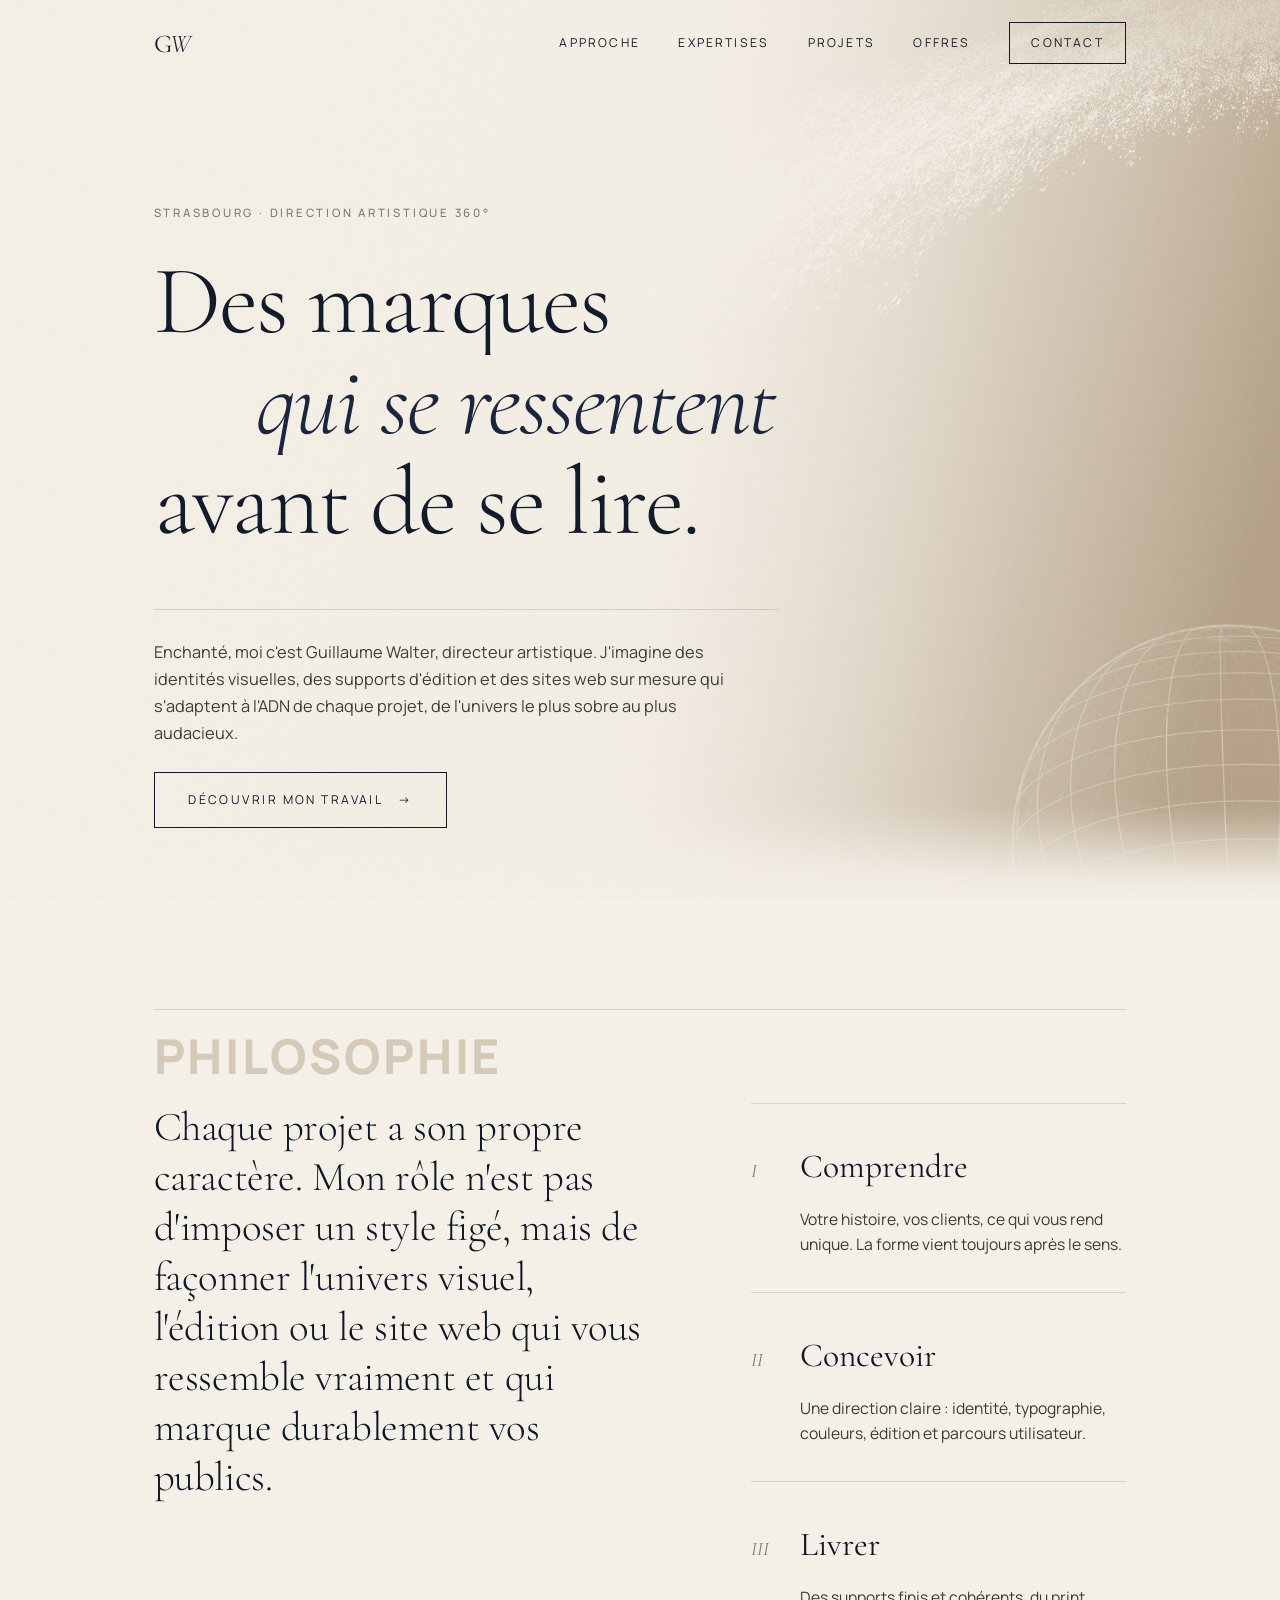
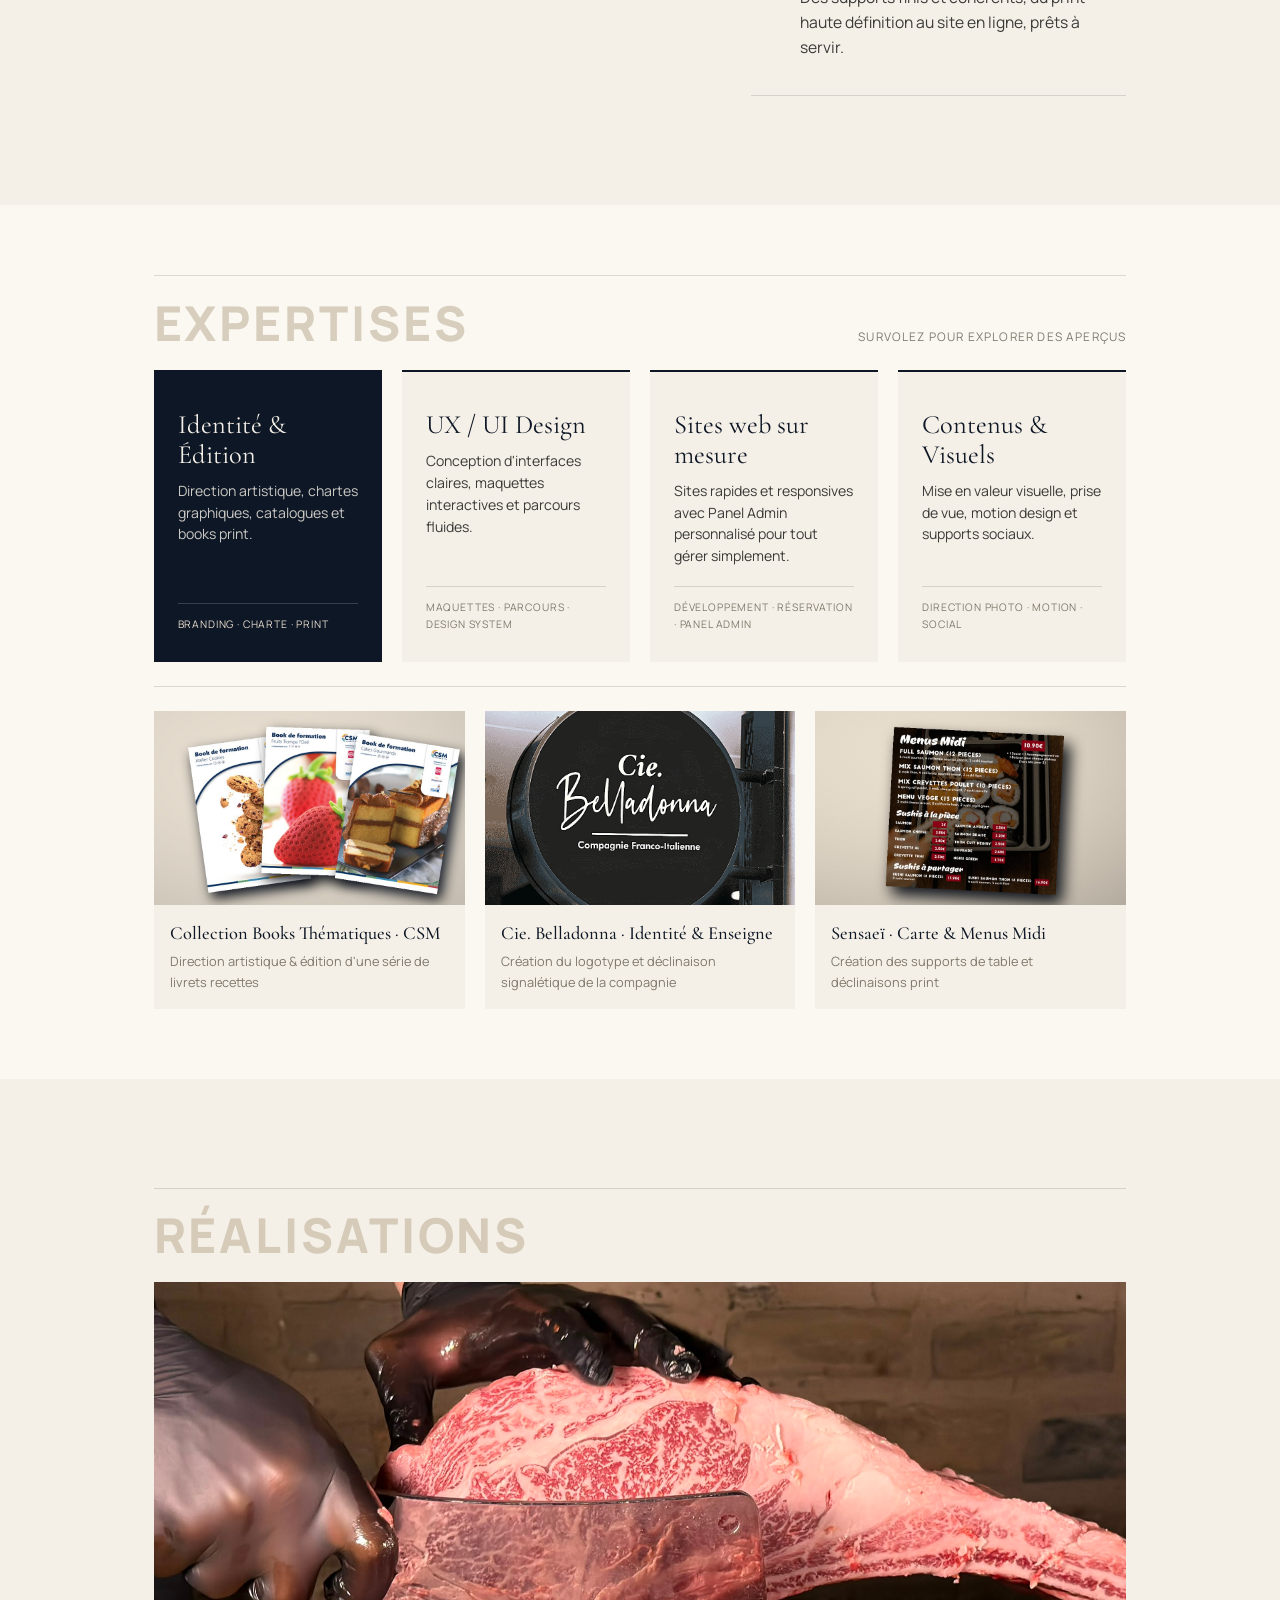
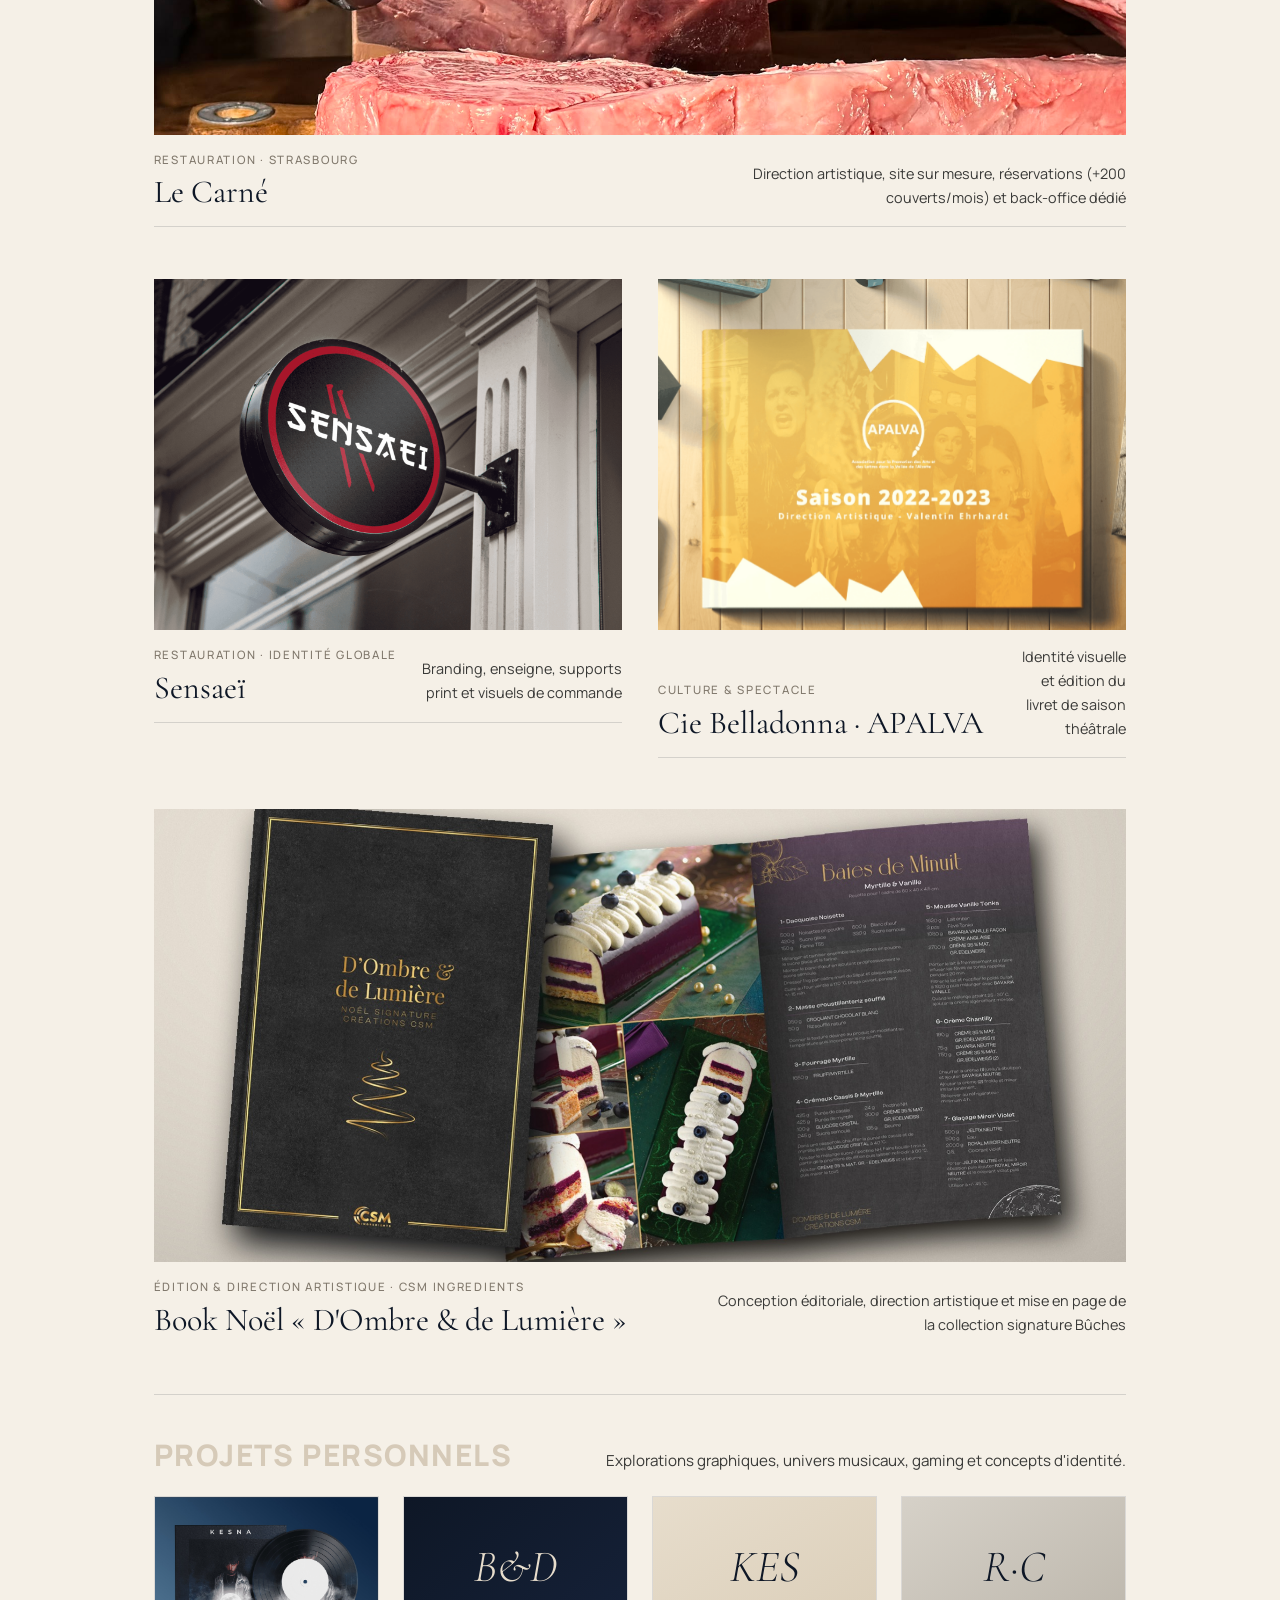
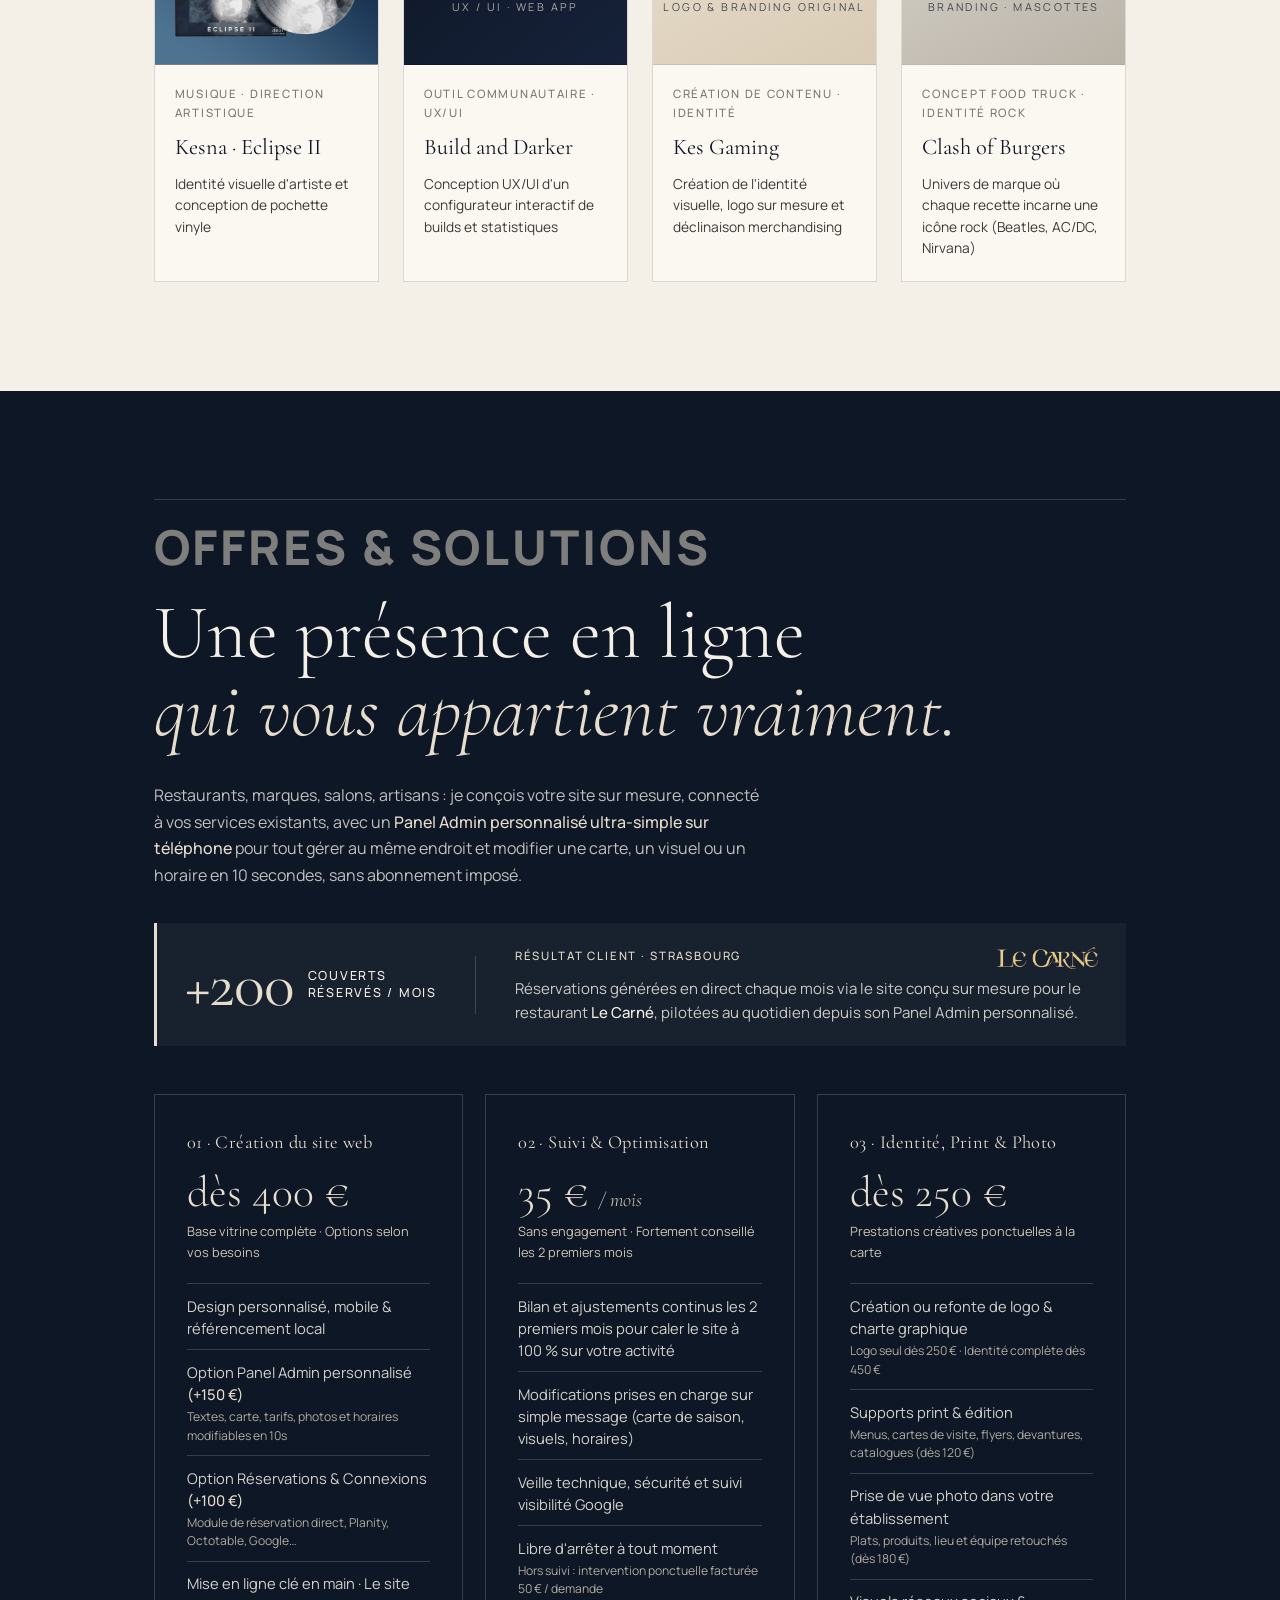
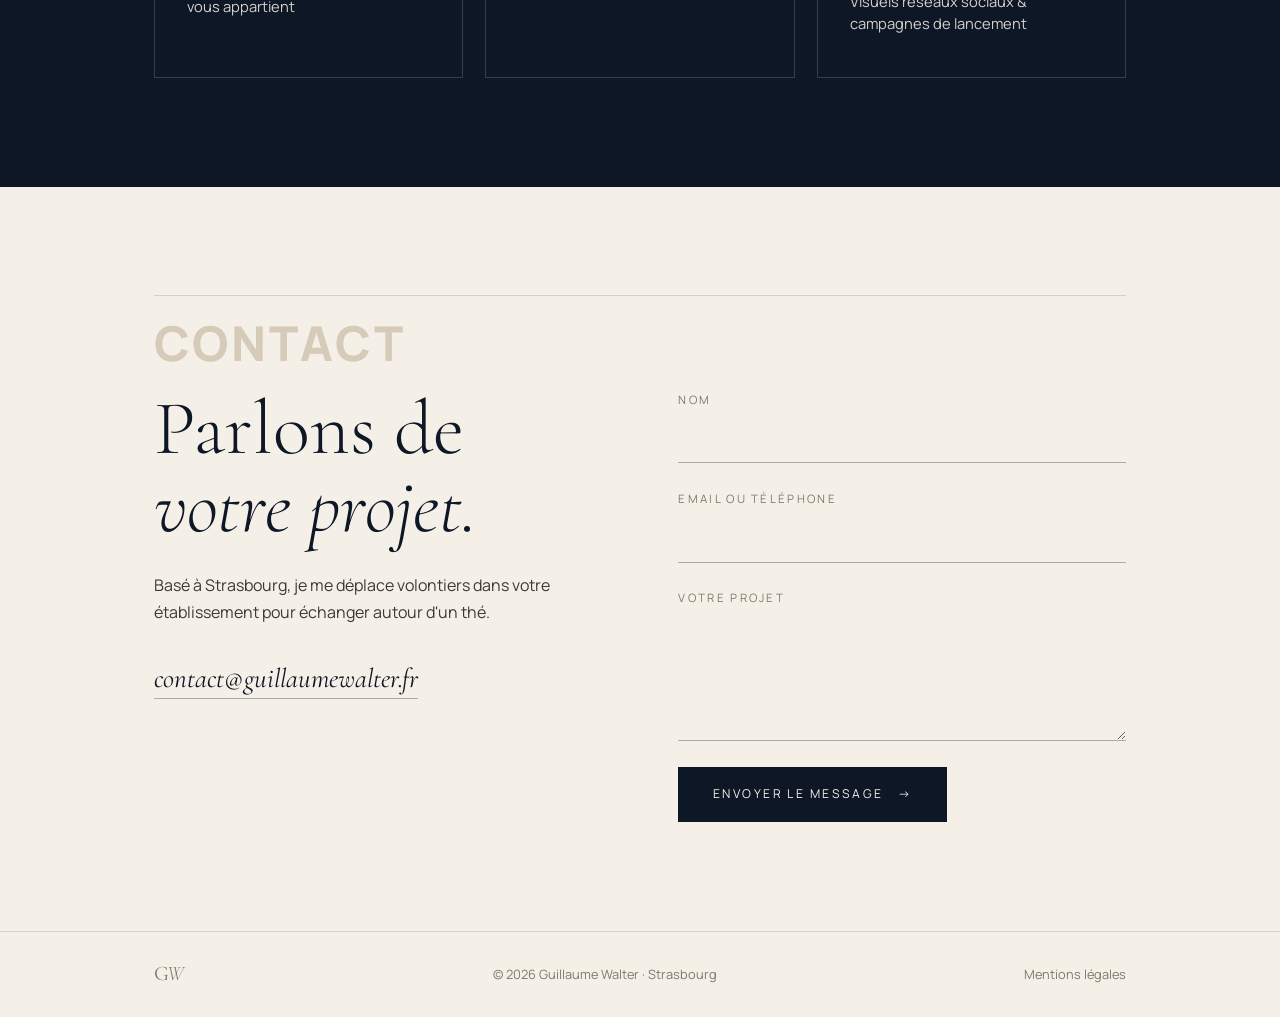
==== index.html @ bc024a0a "feat: Portfolio Guillaume Walter - version complète (design Quiet Luxury, Vercel ready)" ====
<!doctype html>
<html lang="fr">
<head>
  <meta charset="utf-8" />
  <meta name="viewport" content="width=device-width, initial-scale=1" />
  <title>Guillaume Walter · Direction artistique 360°</title>
  <meta name="description" content="Guillaume Walter, directeur artistique à Strasbourg. Identité de marque, UX/UI design et sites web pour les marques, restaurants et commerces." />
  <meta name="theme-color" content="#0E1726" />
  <link rel="icon" href="assets/favicon.svg" type="image/svg+xml" />

  <meta property="og:title" content="Guillaume Walter · Direction artistique 360°" />
  <meta property="og:description" content="Identité de marque, UX/UI design et sites web à Strasbourg." />
  <meta property="og:type" content="website" />
  <meta property="og:url" content="https://guillaumewalter.fr/" />

  <link rel="preconnect" href="https://fonts.googleapis.com" />
  <link rel="preconnect" href="https://fonts.gstatic.com" crossorigin />
  <link href="https://fonts.googleapis.com/css2?family=Cormorant+Garamond:ital,wght@0,300;0,400;0,500;1,300;1,400&family=Manrope:wght@300;400;500;600;700;800&display=swap" rel="stylesheet" />
  <link rel="stylesheet" href="styles.css?v=32" />
</head>
<body>
  <div class="grain" aria-hidden="true"></div>

  <!-- ===== Navigation ===== -->
  <header class="nav" id="nav">
    <a href="#top" class="nav__logo" aria-label="Guillaume Walter, retour en haut">
      <span class="monogram">G<span>W</span></span>
    </a>
    <nav class="nav__links" aria-label="Navigation principale">
      <a href="#approche">Approche</a>
      <a href="#expertises">Expertises</a>
      <a href="#projets">Projets</a>
      <a href="#offres">Offres</a>
      <a href="#contact" class="nav__cta"><span>Contact</span></a>
    </nav>
    <button class="nav__burger" aria-label="Ouvrir le menu" aria-expanded="false"><span></span><span></span></button>
  </header>

  <main id="top">
    <!-- ===== Hero ===== -->
    <section class="hero">
      <div class="hero__bg" aria-hidden="true">
        <img src="assets/hero-sphere-ivory.png?v=8" alt="" class="hero__sphere" />
      </div>
      <div class="hero__top">
        <p class="eyebrow reveal">Strasbourg · Direction artistique 360°</p>
        <h1 class="hero__title">
          <span class="line-mask"><span class="line-inner">Des marques</span></span>
          <span class="line-mask"><span class="line-inner"><em>qui se ressentent</em></span></span>
          <span class="line-mask"><span class="line-inner">avant de se lire.</span></span>
        </h1>
      </div>

      <div class="hero__foot reveal">
        <p class="hero__intro">
          Enchanté, moi c'est Guillaume Walter, directeur artistique. J'imagine des identités visuelles,
          des supports d'édition et des sites web sur mesure qui s'adaptent à l'ADN de chaque projet,
          de l'univers le plus sobre au plus audacieux.
        </p>
        <a href="#expertises" class="btn btn--outline"><span>Découvrir mon travail</span> <i aria-hidden="true">→</i></a>
      </div>
    </section>

    <!-- ===== Approche ===== -->
    <section class="section approach" id="approche">
      <div class="section__head">
        <h2 class="section__title">Philosophie</h2>
      </div>
      <div class="approach__asym">
        <div class="approach__lead reveal">
          <p class="approach__quote">
            Chaque projet a son propre caractère. Mon rôle n'est pas d'imposer un style figé,
            mais de façonner l'univers visuel, l'édition ou le site web qui vous ressemble vraiment
            et qui marque durablement vos publics.
          </p>
        </div>

        <div class="approach__pillars">
          <div class="pillar reveal">
            <div class="pillar__header">
              <span class="pillar__n">I</span>
              <h3>Comprendre</h3>
            </div>
            <p>Votre histoire, vos clients, ce qui vous rend unique. La forme vient toujours après le sens.</p>
          </div>
          <div class="pillar reveal">
            <div class="pillar__header">
              <span class="pillar__n">II</span>
              <h3>Concevoir</h3>
            </div>
            <p>Une direction claire : identité, typographie, couleurs, édition et parcours utilisateur.</p>
          </div>
          <div class="pillar reveal">
            <div class="pillar__header">
              <span class="pillar__n">III</span>
              <h3>Livrer</h3>
            </div>
            <p>Des supports finis et cohérents, du print haute définition au site en ligne, prêts à servir.</p>
          </div>
        </div>
      </div>
    </section>

    <!-- ===== Expertises ===== -->
    <section class="section section--compact expertise" id="expertises">
      <div class="section__head">
        <h2 class="section__title">Expertises</h2>
        <span class="section__hint">Survolez pour explorer des aperçus</span>
      </div>
      <div class="expertise__grid">
        <article class="exp-card is-active reveal" data-exp="1" tabindex="0" onmouseenter="window.activateExpertise && window.activateExpertise('1')" onclick="window.activateExpertise && window.activateExpertise('1')">
          <h3 class="exp-card__title">Identité &amp; Édition</h3>
          <p class="exp-card__desc">Direction artistique, chartes graphiques, catalogues et books print.</p>
          <span class="exp-card__tags">Branding · Charte · Print</span>
        </article>
        <article class="exp-card reveal" data-exp="2" tabindex="0" onmouseenter="window.activateExpertise && window.activateExpertise('2')" onclick="window.activateExpertise && window.activateExpertise('2')">
          <h3 class="exp-card__title">UX / UI Design</h3>
          <p class="exp-card__desc">Conception d'interfaces claires, maquettes interactives et parcours fluides.</p>
          <span class="exp-card__tags">Maquettes · Parcours · Design System</span>
        </article>
        <article class="exp-card reveal" data-exp="3" tabindex="0" onmouseenter="window.activateExpertise && window.activateExpertise('3')" onclick="window.activateExpertise && window.activateExpertise('3')">
          <h3 class="exp-card__title">Sites web sur mesure</h3>
          <p class="exp-card__desc">Sites rapides et responsives avec Panel Admin personnalisé pour tout gérer simplement.</p>
          <span class="exp-card__tags">Développement · Réservation · Panel Admin</span>
        </article>
        <article class="exp-card reveal" data-exp="4" tabindex="0" onmouseenter="window.activateExpertise && window.activateExpertise('4')" onclick="window.activateExpertise && window.activateExpertise('4')">
          <h3 class="exp-card__title">Contenus &amp; Visuels</h3>
          <p class="exp-card__desc">Mise en valeur visuelle, prise de vue, motion design et supports sociaux.</p>
          <span class="exp-card__tags">Direction photo · Motion · Social</span>
        </article>
      </div>

      <!-- Grille d'aperçus dynamique liée au survol de chaque expertise -->
      <div class="expertise__showcase reveal">
        <!-- Panel 01 : Identité & Édition -->
        <div class="exp-panel is-active" data-panel="1">
          <figure class="exp-thumb">
            <div class="exp-thumb__img"><img src="assets/expertises/exp-1a.jpg?v=11" alt="Collection de Books thématiques CSM Ingredients" /></div>
            <figcaption><strong>Collection Books Thématiques · CSM</strong><span>Direction artistique &amp; édition d'une série de livrets recettes</span></figcaption>
          </figure>
          <figure class="exp-thumb">
            <div class="exp-thumb__img"><img src="assets/expertises/exp-1b.jpg?v=11" alt="Enseigne et identité visuelle Compagnie Belladonna" /></div>
            <figcaption><strong>Cie. Belladonna · Identité &amp; Enseigne</strong><span>Création du logotype et déclinaison signalétique de la compagnie</span></figcaption>
          </figure>
          <figure class="exp-thumb">
            <div class="exp-thumb__img"><img src="assets/expertises/exp-1c.jpg?v=11" alt="Mockup carte et menus midi restaurant Sensaeï" /></div>
            <figcaption><strong>Sensaeï · Carte &amp; Menus Midi</strong><span>Création des supports de table et déclinaisons print</span></figcaption>
          </figure>
        </div>

        <!-- Panel 02 : UX / UI Design -->
        <div class="exp-panel" data-panel="2">
          <figure class="exp-thumb">
            <div class="exp-thumb__img"><img src="assets/expertises/exp-2a.jpg?v=11" alt="Portail de contact CSM étape 1 qualification visuelle" loading="lazy" /></div>
            <figcaption><strong>Portail Contact · Qualification Visuelle</strong><span>Parcours utilisateur guidé par cartes visuelles (CSM Ingredients)</span></figcaption>
          </figure>
          <figure class="exp-thumb">
            <div class="exp-thumb__img"><img src="assets/expertises/exp-2b.jpg?v=11" alt="Modale de réservation en direct Le Carné" loading="lazy" /></div>
            <figcaption><strong>Modale de Réservation · Le Carné</strong><span>Interface de réservation de table intégrée sans redirection externe</span></figcaption>
          </figure>
          <figure class="exp-thumb">
            <div class="exp-thumb__img"><img src="assets/expertises/exp-2c.jpg?v=12" alt="Penser pour le client en premier, philosophie ergonomique" loading="lazy" /></div>
            <figcaption><strong>Penser pour le client en premier</strong><span>Hiérarchie visuelle, clarté des choix et parcours sans friction</span></figcaption>
          </figure>
        </div>

        <!-- Panel 03 : Sites web sur mesure -->
        <div class="exp-panel" data-panel="3">
          <figure class="exp-thumb">
            <div class="exp-thumb__img"><img src="assets/expertises/exp-3a.jpg?v=11" alt="Page La Carte et version mobile du site Le Carné Strasbourg" loading="lazy" /></div>
            <figcaption><strong>Le Carné · Site &amp; Version Mobile</strong><span>Présentation éditoriale de la carte sur ordinateur et smartphone</span></figcaption>
          </figure>
          <figure class="exp-thumb">
            <div class="exp-thumb__img"><img src="assets/expertises/exp-3b.jpg?v=11" alt="Portail web et Carte de France interactive CSM Ingredients" loading="lazy" /></div>
            <figcaption><strong>CSM · Portail &amp; Carte Interactive</strong><span>Développement sur mesure avec recherche géographique par code postal</span></figcaption>
          </figure>
          <figure class="exp-thumb">
            <div class="exp-thumb__img"><img src="assets/expertises/exp-3c.jpg?v=11" alt="Portail espace administrateur Le Carné" loading="lazy" /></div>
            <figcaption><strong>Panel Admin Personnalisé</strong><span>Accès sécurisé permettant au gérant de piloter son site en toute autonomie</span></figcaption>
          </figure>
        </div>

        <!-- Panel 04 : Contenus & Visuels -->
        <div class="exp-panel" data-panel="4">
          <figure class="exp-thumb">
            <div class="exp-thumb__img"><img src="assets/expertises/exp-4a.jpg?v=11" alt="Affiche promotionnelle et QR Code Sensaeï" loading="lazy" /></div>
            <figcaption><strong>Sensaeï · Affiche Promo &amp; QR Code</strong><span>Campagne d'affichage et passerelle vers la commande en ligne</span></figcaption>
          </figure>
          <figure class="exp-thumb">
            <div class="exp-thumb__img"><img src="assets/expertises/exp-4b.jpg?v=11" alt="Illustration technique coupe pâtisserie Nocciola" loading="lazy" /></div>
            <figcaption><strong>Illustrations Techniques · Pâtisserie</strong><span>Schémas de coupe et valorisation des textures produits</span></figcaption>
          </figure>
          <figure class="exp-thumb">
            <div class="exp-thumb__img"><img src="assets/expertises/exp-4c.jpg?v=11" alt="Photographie culinaire restaurant Sensaeï" loading="lazy" /></div>
            <figcaption><strong>Photographie Culinaire · Restauration</strong><span>Prise de vue et mise en scène pour cartes et réseaux sociaux</span></figcaption>
          </figure>
        </div>
      </div>
    </section>

    <!-- ===== Projets ===== -->
    <section class="section projects" id="projets">
      <div class="section__head">
        <h2 class="section__title">Réalisations</h2>
      </div>

      <div class="projects__grid">
        <!-- 1. LE CARNÉ (Grand format) -->
        <article class="card card--wide reveal-media">
          <a href="https://www.xn--lecarn-gva.fr" target="_blank" rel="noopener" class="card__link">
            <div class="card__visual tone-night">
              <img src="assets/projets/le-carne.jpg" alt="Le Carné, steakhouse et viandes maturées à Strasbourg" data-parallax />
              <span class="card__badge">Voir le site ↗</span>
            </div>
            <div class="card__meta">
              <div>
                <span class="card__tag">Restauration · Strasbourg</span>
                <h3>Le Carné</h3>
              </div>
              <p>Direction artistique, site sur mesure, réservations (+200 couverts/mois) et back-office dédié</p>
            </div>
          </a>
        </article>

        <!-- 2. SENSAEÏ (Demi-largeur) -->
        <article class="card reveal-media">
          <div class="card__visual tone-night">
            <img src="assets/projets/sensaei.png" alt="Sensaeï, restaurant asiatique" data-parallax />
          </div>
          <div class="card__meta">
            <div>
              <span class="card__tag">Restauration · Identité globale</span>
              <h3>Sensaeï</h3>
            </div>
            <p>Branding, enseigne, supports print et visuels de commande</p>
          </div>
        </article>

        <!-- 3. CIE BELLADONNA / APALVA (Demi-largeur) -->
        <article class="card reveal-media">
          <div class="card__visual tone-cream">
            <img src="assets/projets/belladonna.png" alt="Compagnie Belladonna APALVA, programme de saison" data-parallax />
          </div>
          <div class="card__meta">
            <div>
              <span class="card__tag">Culture &amp; Spectacle</span>
              <h3>Cie Belladonna · APALVA</h3>
            </div>
            <p>Identité visuelle et édition du livret de saison théâtrale</p>
          </div>
        </article>

        <!-- 4. CSM BOOK NOËL (Grand format) -->
        <article class="card card--wide reveal-media">
          <a href="https://cdn.qr-code-generator.com/account2046301/58525556_1.pdf?Expires=1794565630&amp;Signature=YLfjuZivxtnmWzUc35ly4ngKLFhIGx3tLB7jNF-00cBTWuiJnofgW48npuSyMXyOwwknwbvG2f6krqjhf18DzQWyMWF6VnI-YgUPeL1YSg~tGh45AHu9prU2HfKeis4BjfyI3b~vgIut9H9js4~jP-e~BwqfNSuss-F0FthIO4m7cp0CfVzX7vFsOtuIttqs2o3Ko8GtWS~qoifLP2iPxvUboG2AWlhfcN8KOjeVyREsS6O~6LE2~dgeuqSlnMRRIiZLRwryZphEXyba1AuoyKfBYdQ8XrM1C4Jw3EZljQFW9Reb6xL4wjeE5qooxr5-k6nxs4cN9ZF0TXI0eOxXrA__&amp;Key-Pair-Id=KPNI74OVB7CJI" target="_blank" rel="noopener" class="card__link">
            <div class="card__visual tone-sand">
              <img src="assets/projets/csm-book-noel-mockup.jpg" alt="CSM Ingrédients, Book Noël Signature D'Ombre et de Lumière" data-parallax />
              <span class="card__badge">Consulter le Book PDF ↗</span>
            </div>
            <div class="card__meta">
              <div>
                <span class="card__tag">Édition &amp; Direction artistique · CSM Ingredients</span>
                <h3>Book Noël « D'Ombre &amp; de Lumière »</h3>
              </div>
              <p>Conception éditoriale, direction artistique et mise en page de la collection signature Bûches</p>
            </div>
          </a>
        </article>
      </div>

      <!-- Sous-section Projets personnels -->
      <div class="personal">
        <div class="personal__head reveal">
          <h3 class="section__title section__title--sub">Projets personnels</h3>
          <p class="personal__sub">Explorations graphiques, univers musicaux, gaming et concepts d'identité.</p>
        </div>

        <div class="personal__grid">
          <article class="p-card reveal-media">
            <div class="p-card__visual tone-ink">
              <img src="assets/projets/kesna-eclipse2.jpg" alt="Kesna, pochette vinyle Eclipse II" />
            </div>
            <div class="p-card__meta">
              <span class="p-card__category">Musique · Direction artistique</span>
              <h4>Kesna · Eclipse II</h4>
              <p>Identité visuelle d'artiste et conception de pochette vinyle</p>
            </div>
          </article>

          <article class="p-card reveal">
            <div class="p-card__visual p-card__visual--typo tone-night">
              <span class="p-card__monogram">B&amp;D</span>
              <span class="p-card__caption">UX / UI · Web App</span>
            </div>
            <div class="p-card__meta">
              <span class="p-card__category">Outil communautaire · UX/UI</span>
              <h4>Build and Darker</h4>
              <p>Conception UX/UI d'un configurateur interactif de builds et statistiques</p>
            </div>
          </article>

          <article class="p-card reveal">
            <div class="p-card__visual p-card__visual--typo tone-sand">
              <span class="p-card__monogram">KES</span>
              <span class="p-card__caption">Logo &amp; Branding original</span>
            </div>
            <div class="p-card__meta">
              <span class="p-card__category">Création de contenu · Identité</span>
              <h4>Kes Gaming</h4>
              <p>Création de l'identité visuelle, logo sur mesure et déclinaison merchandising</p>
            </div>
          </article>

          <article class="p-card reveal">
            <div class="p-card__visual p-card__visual--typo tone-stone">
              <span class="p-card__monogram">R·C</span>
              <span class="p-card__caption">Branding · Mascottes</span>
            </div>
            <div class="p-card__meta">
              <span class="p-card__category">Concept Food Truck · Identité Rock</span>
              <h4>Clash of Burgers</h4>
              <p>Univers de marque où chaque recette incarne une icône rock (Beatles, AC/DC, Nirvana)</p>
            </div>
          </article>
        </div>
      </div>
    </section>

    <!-- ===== Offres & Solutions ===== -->
    <section class="section offer" id="offres">
      <div class="section__head section__head--light">
        <h2 class="section__title">Offres &amp; Solutions</h2>
      </div>
      <div class="offer__inner">
        <h2 class="offer__title reveal">Une présence en ligne<br /><em>qui vous appartient vraiment.</em></h2>
        <p class="offer__text reveal">
          Restaurants, marques, salons, artisans : je conçois votre site sur mesure, connecté à vos services existants,
          avec un <strong>Panel Admin personnalisé ultra-simple sur téléphone</strong> pour tout gérer au même endroit
          et modifier une carte, un visuel ou un horaire en 10 secondes, sans abonnement imposé.
        </p>
        <div class="offer__proof reveal">
          <div class="offer__proof-metric">
            <span class="offer__stat">+200</span>
            <span class="offer__unit">couverts<br />réservés / mois</span>
          </div>
          <div class="offer__proof-body">
            <div class="offer__proof-head">
              <span class="offer__proof-tag">Résultat client · Strasbourg</span>
              <a href="https://www.xn--lecarn-gva.fr" target="_blank" rel="noopener" class="offer__proof-brand" aria-label="Voir le site Le Carné">
                <img src="assets/logo-le-carne.png" alt="Logo Le Carné" />
              </a>
            </div>
            <p class="offer__stat-label">
              Réservations générées en direct chaque mois via le site conçu sur mesure pour le restaurant <strong>Le Carné</strong>, pilotées au quotidien depuis son Panel Admin personnalisé.
            </p>
          </div>
        </div>
        <div class="offer__cards">
          <!-- 1. SITE WEB -->
          <div class="offer__card reveal">
            <p class="offer__label">01 · Création du site web</p>
            <p class="offer__price">dès 400 €</p>
            <p class="offer__note">Base vitrine complète · Options selon vos besoins</p>
            <ul>
              <li>Design personnalisé, mobile &amp; référencement local</li>
              <li>
                Option Panel Admin personnalisé <strong>(+150 €)</strong>
                <small class="offer__sub">Textes, carte, tarifs, photos et horaires modifiables en 10s</small>
              </li>
              <li>
                Option Réservations &amp; Connexions <strong>(+100 €)</strong>
                <small class="offer__sub">Module de réservation direct, Planity, Octotable, Google…</small>
              </li>
              <li>Mise en ligne clé en main · Le site vous appartient</li>
            </ul>
          </div>

          <!-- 2. SUIVI & OPTIMISATION -->
          <div class="offer__card reveal">
            <p class="offer__label">02 · Suivi &amp; Optimisation</p>
            <p class="offer__price">35 € <span>/ mois</span></p>
            <p class="offer__note">Sans engagement · Fortement conseillé les 2 premiers mois</p>
            <ul>
              <li>Bilan et ajustements continus les 2 premiers mois pour caler le site à 100 % sur votre activité</li>
              <li>Modifications prises en charge sur simple message (carte de saison, visuels, horaires)</li>
              <li>Veille technique, sécurité et suivi visibilité Google</li>
              <li>
                Libre d'arrêter à tout moment
                <small class="offer__sub">Hors suivi : intervention ponctuelle facturée 50 € / demande</small>
              </li>
            </ul>
          </div>

          <!-- 3. IDENTITÉ, PRINT & PHOTO -->
          <div class="offer__card reveal">
            <p class="offer__label">03 · Identité, Print &amp; Photo</p>
            <p class="offer__price">dès 250 €</p>
            <p class="offer__note">Prestations créatives ponctuelles à la carte</p>
            <ul>
              <li>
                Création ou refonte de logo &amp; charte graphique
                <small class="offer__sub">Logo seul dès 250 € · Identité complète dès 450 €</small>
              </li>
              <li>
                Supports print &amp; édition
                <small class="offer__sub">Menus, cartes de visite, flyers, devantures, catalogues (dès 120 €)</small>
              </li>
              <li>
                Prise de vue photo dans votre établissement
                <small class="offer__sub">Plats, produits, lieu et équipe retouchés (dès 180 €)</small>
              </li>
              <li>Visuels réseaux sociaux &amp; campagnes de lancement</li>
            </ul>
          </div>
        </div>
      </div>
    </section>

    <!-- ===== Contact ===== -->
    <section class="section contact" id="contact">
      <div class="section__head">
        <h2 class="section__title">Contact</h2>
      </div>
      <div class="contact__grid">
        <div>
          <h2 class="contact__title reveal">Parlons de<br /><em>votre projet.</em></h2>
          <p class="contact__text reveal">Basé à Strasbourg, je me déplace volontiers dans votre établissement pour échanger autour d'un thé.</p>
          <a class="contact__mail reveal" href="mailto:contact@guillaumewalter.fr">contact@guillaumewalter.fr</a>
        </div>

        <form class="form reveal" name="contact" method="POST" action="/merci.html">
          <label class="field"><span>Nom</span><input type="text" name="nom" required autocomplete="name" /></label>
          <label class="field"><span>Email ou téléphone</span><input type="text" name="contact" required /></label>
          <label class="field"><span>Votre projet</span><textarea name="message" rows="4" required></textarea></label>
          <button type="submit" class="btn"><span>Envoyer le message</span> <i aria-hidden="true">→</i></button>
        </form>
      </div>
    </section>
  </main>

  <footer class="footer">
    <span class="monogram monogram--small">G<span>W</span></span>
    <p>© <span id="year"></span> Guillaume Walter · Strasbourg</p>
    <a href="mentions-legales.html">Mentions légales</a>
  </footer>

  <script src="main.js?v=14"></script>
</body>
</html>
---- styles.css ----
/* =========================================================
   Guillaume Walter · Quiet Luxury
   Palette : crème, beige, pierre, gris, bleu nuit profond
   Géométrie : architecturale, rectangulaire, animations fluides
   ========================================================= */
:root {
  --cream: #F5F0E7;
  --ivory: #FBF8F2;
  --sand: #E7DDCC;
  --stone: #CFC5B4;
  --cream-dark: #BCAB92;
  --taupe: #80786C;
  --graphite: #3A3A38;
  --night: #0E1726;
  --night-2: #16223A;
  --line: rgba(14, 23, 38, 0.14);
  --line-strong: rgba(14, 23, 38, 0.32);
  --line-light: rgba(245, 240, 231, 0.18);

  --serif: "Cormorant Garamond", "Times New Roman", serif;
  --serif-title: "Playfair Display", "Bodoni Moda", "Cormorant Garamond", Georgia, serif;
  --sans: "Manrope", system-ui, -apple-system, sans-serif;

  --pad: clamp(1.25rem, 12vw, 17rem);
  --ease: cubic-bezier(0.22, 1, 0.36, 1);
  --ease-out: cubic-bezier(0.16, 1, 0.3, 1);
}

*, *::before, *::after { box-sizing: border-box; margin: 0; padding: 0; }
html { scroll-behavior: smooth; }
body {
  background: var(--cream);
  color: var(--night);
  font-family: var(--sans);
  font-weight: 400;
  font-size: 16px;
  line-height: 1.65;
  -webkit-font-smoothing: antialiased;
  overflow-x: hidden;
}
a { color: inherit; text-decoration: none; }
img { max-width: 100%; display: block; }
em { font-style: italic; font-weight: 300; }
i { font-style: normal; }
.hidden { display: none; }

::selection { background: var(--night); color: var(--cream); }

/* Grain subtil */
.grain {
  position: fixed; inset: 0; pointer-events: none; z-index: 100; opacity: 0.055;
  background-image: url("data:image/svg+xml,%3Csvg xmlns='http://www.w3.org/2000/svg' width='160' height='160'%3E%3Cfilter id='n'%3E%3CfeTurbulence type='fractalNoise' baseFrequency='0.9' numOctaves='2' stitchTiles='stitch'/%3E%3C/filter%3E%3Crect width='100%25' height='100%25' filter='url(%23n)'/%3E%3C/svg%3E");
}

/* Typo utilitaire (Surtitres / Catégories cohérents sur tout le site) */
.card__tag,
.p-card__category,
.offer__proof-tag {
  font-family: var(--sans);
  font-style: normal;
  font-size: 0.72rem;
  letter-spacing: 0.15em;
  text-transform: uppercase;
  color: var(--taupe);
  font-weight: 500;
  display: block;
}
.card__tag,
.offer__proof-tag {
  white-space: nowrap;
}
.offer__proof-tag {
  color: var(--sand);
}
.eyebrow {
  font-family: var(--sans);
  font-size: 0.72rem;
  letter-spacing: 0.24em;
  text-transform: uppercase;
  color: var(--taupe);
  font-weight: 500;
}

/* Logo / Identité éditoriale de navigation */
.nav__logo {
  display: inline-flex;
  align-items: center;
  text-decoration: none;
  transition: opacity 0.3s var(--ease);
}
.nav__logo:hover {
  opacity: 0.75;
}
.nav__brand {
  display: flex;
  flex-direction: column;
  gap: 0.2rem;
}
.nav__name {
  font-family: var(--serif);
  font-size: 1.32rem;
  font-weight: 500;
  letter-spacing: 0.03em;
  line-height: 1;
  color: var(--night);
  transition: color 0.4s var(--ease);
}
.nav__role {
  font-family: var(--sans);
  font-size: 0.62rem;
  font-weight: 500;
  letter-spacing: 0.18em;
  text-transform: uppercase;
  color: var(--taupe);
  transition: color 0.4s var(--ease);
}
.nav.is-dark .nav__name { color: var(--cream); }
.nav.is-dark .nav__role { color: var(--sand); }

/* Monogramme */
.monogram {
  font-family: var(--serif);
  font-size: 1.6rem;
  font-weight: 400;
  letter-spacing: 0.02em;
  line-height: 1;
}
.monogram span { font-style: italic; font-weight: 300; margin-left: -0.08em; }
.monogram--small { font-size: 1.3rem; }

/* ===== Boutons rectangulaires avec effet rideau ===== */
.btn {
  position: relative;
  overflow: hidden;
  align-self: flex-start;
  background: var(--night);
  color: var(--cream);
  border: 1px solid var(--night);
  border-radius: 0;
  cursor: pointer;
  font: inherit;
  font-size: 0.76rem;
  letter-spacing: 0.2em;
  text-transform: uppercase;
  padding: 1.05rem 2.1rem;
  display: inline-flex;
  align-items: center;
  gap: 0.9rem;
  transition: color 0.5s var(--ease-out), border-color 0.5s var(--ease-out);
}
.btn::before {
  content: "";
  position: absolute;
  inset: 0;
  background: var(--night-2);
  transform: scaleX(0);
  transform-origin: right;
  transition: transform 0.55s var(--ease-out);
  z-index: 0;
}
.btn:hover::before {
  transform: scaleX(1);
  transform-origin: left;
}
.btn span, .btn i { position: relative; z-index: 1; }
.btn i { transition: transform 0.5s var(--ease-out); }
.btn:hover i { transform: translateX(6px); }

.btn--outline {
  background: transparent;
  color: var(--night);
  border: 1px solid var(--night);
}
.btn--outline::before { background: var(--night); }
.btn--outline:hover { color: var(--cream); }

/* ===== Navigation ===== */
.nav {
  position: fixed; top: 0; left: 0; right: 0; z-index: 50;
  display: flex; align-items: center; justify-content: space-between;
  padding: 1.4rem var(--pad);
  transition: background 0.5s var(--ease), padding 0.5s var(--ease), border-color 0.5s, color 0.4s;
  border-bottom: 1px solid transparent;
}
.nav.is-scrolled {
  background: rgba(245, 240, 231, 0.88);
  backdrop-filter: blur(14px);
  -webkit-backdrop-filter: blur(14px);
  padding-top: 1rem; padding-bottom: 1rem;
  border-color: var(--line);
}
.nav.is-dark {
  background: rgba(14, 23, 38, 0.9);
  color: var(--cream);
  border-color: var(--line-light);
}
.nav__links { display: flex; gap: 2.4rem; align-items: center; }
.nav__links a {
  font-size: 0.76rem; letter-spacing: 0.18em; text-transform: uppercase;
  position: relative; padding: 0.2rem 0;
}
.nav__links a:not(.nav__cta)::after {
  content: ""; position: absolute; left: 0; bottom: 0; height: 1px; width: 100%;
  background: currentColor; transform: scaleX(0); transform-origin: right;
  transition: transform 0.5s var(--ease-out);
}
.nav__links a:not(.nav__cta):hover::after { transform: scaleX(1); transform-origin: left; }

/* Bouton Contact rectangulaire dans la nav */
.nav__cta {
  position: relative;
  overflow: hidden;
  border: 1px solid var(--night);
  border-radius: 0;
  padding: 0.62rem 1.35rem !important;
  transition: color 0.45s var(--ease-out), border-color 0.45s var(--ease-out);
}
.nav__cta::before {
  content: "";
  position: absolute;
  inset: 0;
  background: var(--night);
  transform: scaleY(0);
  transform-origin: bottom;
  transition: transform 0.45s var(--ease-out);
  z-index: 0;
}
.nav__cta span { position: relative; z-index: 1; }
.nav__cta:hover { color: var(--cream); }
.nav__cta:hover::before { transform: scaleY(1); transform-origin: top; }

.nav.is-dark .nav__cta {
  border-color: var(--sand);
  color: var(--cream);
}
.nav.is-dark .nav__cta::before { background: var(--sand); }
.nav.is-dark .nav__cta:hover { color: var(--night); }
.nav.is-dark .nav__burger span { background: var(--cream); }

.nav__burger { display: none; background: none; border: 0; width: 32px; height: 20px; position: relative; cursor: pointer; }
.nav__burger span { position: absolute; left: 0; right: 0; height: 1px; background: var(--night); transition: transform 0.4s var(--ease), top 0.4s var(--ease); }
.nav__burger span:first-child { top: 6px; }
.nav__burger span:last-child { top: 14px; }

/* ===== Hero ===== */
.hero {
  min-height: 100svh;
  padding: 9rem var(--pad) 4.5rem;
  display: flex; flex-direction: column; justify-content: flex-end;
  position: relative;
  overflow: hidden;
  background:
    url("assets/hero-bg.jpg?v=8") right top / cover no-repeat,
    var(--cream);
}
.hero__bg {
  position: absolute;
  inset: 0;
  pointer-events: none;
  user-select: none;
  z-index: 0;
}
.hero__bg::after {
  content: "";
  position: absolute;
  inset: 0;
  background: linear-gradient(96deg, var(--cream) 0%, rgba(245, 240, 231, 0.88) 44%, rgba(245, 240, 231, 0) 68%);
  pointer-events: none;
}
.hero__sphere {
  position: absolute;
  right: 0;
  bottom: 0;
  width: clamp(320px, 36vw, 680px);
  height: auto;
  opacity: 0;
  transform: translateY(20px);
  transition: opacity 1.2s var(--ease-out) 0.2s, transform 1.2s var(--ease-out) 0.2s, width 0.4s var(--ease);
}
body.is-loaded .hero__sphere {
  opacity: 1;
  transform: translateY(0);
}
.hero__top {
  position: relative;
  z-index: 1;
}
.hero .eyebrow { margin-bottom: 2rem; }
.hero__title {
  font-family: var(--serif);
  font-weight: 300;
  font-size: clamp(3rem, 7.6vw, 7.4rem);
  line-height: 0.97;
  letter-spacing: -0.02em;
}
.line-mask {
  display: block;
  overflow: hidden;
  padding-bottom: 0.06em;
}
.line-mask:nth-child(2) {
  padding-left: clamp(1.5rem, 8vw, 9rem);
  color: var(--night-2);
}
.line-inner {
  display: block;
  transform: translateY(108%);
  transition: transform 1.15s var(--ease-out);
}
body.is-loaded .line-inner {
  transform: translateY(0);
}
.line-mask:nth-child(2) .line-inner { transition-delay: 0.12s; }
.line-mask:nth-child(3) .line-inner { transition-delay: 0.24s; }

.hero__foot {
  margin-top: 3.4rem;
  display: flex; flex-direction: column; align-items: flex-start; gap: 1.6rem;
  max-width: 39rem;
  border-top: 1px solid var(--line); padding-top: 1.8rem;
  position: relative;
  z-index: 1;
}
.hero__intro { max-width: 38rem; color: var(--graphite); font-size: 1.02rem; }

/* ===== Sections ===== */
.section {
  position: relative;
  padding: clamp(4.5rem, 8.5vw, 7.5rem) var(--pad);
}
.section--compact { padding-top: clamp(3.2rem, 5.5vw, 5rem); padding-bottom: clamp(3.2rem, 5.5vw, 5rem); }

.section__head {
  display: flex;
  align-items: baseline;
  justify-content: space-between;
  gap: 1.5rem;
  border-top: 1px solid var(--line);
  padding-top: 1.4rem;
  margin-bottom: clamp(0.9rem, 1.8vw, 1.5rem);
  position: relative;
  z-index: 1;
}
.section__head--light { border-color: var(--line-light); }
.section__title {
  font-family: var(--sans);
  font-weight: 800;
  font-size: clamp(1.85rem, 3.8vw, 3rem);
  letter-spacing: 0.06em;
  text-transform: uppercase;
  color: var(--cream-dark);
  opacity: 0.55;
  margin: 0;
  line-height: 1;
}
.section__head--light .section__title {
  color: var(--sand);
  opacity: 0.52;
}
.section__title--sub {
  font-family: var(--sans);
  font-size: clamp(1.35rem, 2.4vw, 1.85rem);
  letter-spacing: 0.05em;
  font-weight: 800;
  text-transform: uppercase;
  color: var(--cream-dark);
  opacity: 0.55;
}
.section__hint {
  font-size: 0.74rem;
  letter-spacing: 0.1em;
  text-transform: uppercase;
  color: var(--taupe);
  position: relative;
  z-index: 1;
}

.approach__asym,
.expertise__grid,
.expertise__showcase,
.projects__grid,
.personal,
.offer__inner,
.contact__grid {
  position: relative;
  z-index: 1;
}

/* Approche (Mise en page asymétrique typographique) */
.section__head--inline {
  border-top: 0;
  padding-top: 0;
  margin-bottom: 1.5rem;
}
.approach__asym {
  display: grid;
  grid-template-columns: 1.15fr 0.85fr;
  gap: clamp(3rem, 7vw, 7rem);
  align-items: start;
  border-top: 0;
  padding-top: 0;
}
.approach__lead {
  position: sticky;
  top: clamp(7.5rem, 26vh, 34vh);
}
.approach__quote {
  font-family: var(--serif);
  font-weight: 300;
  font-size: clamp(1.85rem, 3.2vw, 2.75rem);
  line-height: 1.22;
  color: var(--night);
  margin-bottom: 2rem;
  letter-spacing: -0.01em;
}
.approach__badge {
  display: flex;
  flex-wrap: wrap;
  gap: 0.75rem;
}
.approach__badge span {
  font-size: 0.72rem;
  letter-spacing: 0.16em;
  text-transform: uppercase;
  color: var(--taupe);
  padding: 0.4rem 0.85rem;
  border: 1px solid var(--line);
  background: rgba(251, 248, 242, 0.5);
}
.approach__pillars {
  display: flex;
  flex-direction: column;
}
.pillar {
  border-top: 1px solid var(--line);
  padding: 2.2rem 0;
  transition: padding-left 0.45s var(--ease), border-color 0.45s var(--ease);
}
.pillar:first-child {
  border-top: 1px solid var(--line);
}
.pillar:last-child {
  border-bottom: 1px solid var(--line);
}
.pillar:hover {
  border-color: var(--night);
  padding-left: 0.85rem;
}
.pillar__header {
  display: flex;
  align-items: baseline;
  gap: 1.25rem;
  margin-bottom: 0.75rem;
}
.pillar__n {
  font-family: var(--serif);
  font-style: italic;
  color: var(--taupe);
  font-size: 1.2rem;
  width: 1.8rem;
}
.pillar h3 {
  font-family: var(--serif);
  font-weight: 400;
  font-size: 2.1rem;
  margin: 0;
  color: var(--night);
}
.pillar p {
  color: var(--graphite);
  font-size: 0.98rem;
  line-height: 1.6;
  max-width: 28rem;
  padding-left: 3.05rem;
}

/* Expertises (grille dynamique 4 colonnes) */
.expertise { background: var(--ivory); }
.expertise__grid {
  display: grid;
  grid-template-columns: repeat(4, 1fr);
  gap: 1.25rem;
}
.exp-card {
  position: relative;
  overflow: hidden;
  background: var(--cream);
  padding: 1.75rem 1.5rem;
  display: flex;
  flex-direction: column;
  justify-content: space-between;
  min-height: 225px;
  border-top: 2px solid var(--night);
  cursor: pointer;
  outline: none;
  transition: transform 0.5s var(--ease-out), color 0.45s var(--ease-out);
}
.exp-card::before {
  content: "";
  position: absolute;
  inset: 0;
  background: var(--night);
  transform: scaleY(0);
  transform-origin: bottom;
  transition: transform 0.5s var(--ease-out);
  z-index: 0;
}
.exp-card > * { position: relative; z-index: 1; }
.exp-card:hover,
.exp-card.is-active {
  transform: translateY(-4px);
  color: var(--cream);
}
.exp-card:hover::before,
.exp-card.is-active::before {
  transform: scaleY(1);
  transform-origin: top;
}
.exp-card__num {
  font-family: var(--serif);
  font-style: italic;
  font-size: 1.05rem;
  color: var(--taupe);
  transition: color 0.45s var(--ease-out);
}
.exp-card__title {
  font-family: var(--serif);
  font-weight: 400;
  font-size: 1.65rem;
  line-height: 1.12;
  margin: 0.7rem 0 0.6rem;
}
.exp-card__desc {
  font-size: 0.88rem;
  line-height: 1.55;
  color: var(--graphite);
  transition: color 0.45s var(--ease-out);
  flex: 1;
}
.exp-card__tags {
  display: flex;
  flex-wrap: wrap;
  gap: 0.45rem;
  margin-top: 1.2rem;
  padding-top: 0.75rem;
  border-top: 1px solid var(--line);
  font-size: 0.65rem;
  letter-spacing: 0.08em;
  text-transform: uppercase;
  color: var(--taupe);
  transition: color 0.45s var(--ease-out), border-color 0.45s var(--ease-out);
}
.exp-card__tags span {
  background: rgba(14, 23, 38, 0.04);
  padding: 0.2rem 0.45rem;
}
.exp-card:hover .exp-card__tags span,
.exp-card.is-active .exp-card__tags span {
  background: rgba(245, 240, 231, 0.12);
}
.exp-card:hover .exp-card__num,
.exp-card:hover .exp-card__tags,
.exp-card.is-active .exp-card__num,
.exp-card.is-active .exp-card__tags {
  color: var(--sand);
  border-color: var(--line-light);
}
.exp-card:hover .exp-card__desc,
.exp-card.is-active .exp-card__desc {
  color: rgba(245, 240, 231, 0.82);
}

/* Grille d'aperçus sous les 4 expertises */
.expertise__showcase {
  grid-column: 1 / -1;
  margin-top: 1.5rem;
  padding-top: 1.5rem;
  border-top: 1px solid var(--line);
}
.exp-panel {
  display: none;
  grid-template-columns: repeat(3, 1fr);
  gap: 1.25rem;
  animation: expFadeIn 0.55s var(--ease-out) both;
}
.exp-panel.is-active {
  display: grid;
}
/* Bascule CSS native en secours au survol (desktop uniquement) */
@media (hover: hover) and (min-width: 901px) {
  .expertise:has(.exp-card[data-exp="1"]:hover) .exp-panel { display: none; }
  .expertise:has(.exp-card[data-exp="1"]:hover) .exp-panel[data-panel="1"] { display: grid; }
  .expertise:has(.exp-card[data-exp="2"]:hover) .exp-panel { display: none; }
  .expertise:has(.exp-card[data-exp="2"]:hover) .exp-panel[data-panel="2"] { display: grid; }
  .expertise:has(.exp-card[data-exp="3"]:hover) .exp-panel { display: none; }
  .expertise:has(.exp-card[data-exp="3"]:hover) .exp-panel[data-panel="3"] { display: grid; }
  .expertise:has(.exp-card[data-exp="4"]:hover) .exp-panel { display: none; }
  .expertise:has(.exp-card[data-exp="4"]:hover) .exp-panel[data-panel="4"] { display: grid; }
}
@keyframes expFadeIn {
  from { opacity: 0; transform: translateY(10px); }
  to   { opacity: 1; transform: translateY(0); }
}
.exp-thumb {
  background: var(--cream);
  overflow: hidden;
}
.exp-thumb__img {
  width: 100%;
  aspect-ratio: 16 / 10;
  overflow: hidden;
  background: var(--sand);
}
.exp-thumb__img img {
  width: 100%;
  height: 100%;
  object-fit: cover;
  transform: scale(1.03);
  transition: transform 0.85s var(--ease-out);
}
.exp-thumb:hover .exp-thumb__img img {
  transform: scale(1);
}
.exp-thumb figcaption {
  padding: 0.85rem 1rem 0.95rem;
  display: flex;
  flex-direction: column;
  gap: 0.15rem;
}
.exp-thumb figcaption strong {
  font-family: var(--serif);
  font-weight: 500;
  font-size: 1.15rem;
  color: var(--night);
}
.exp-thumb figcaption span {
  font-size: 0.8rem;
  color: var(--taupe);
}

/* ===== Projets principaux ===== */
.projects__grid {
  display: grid;
  grid-template-columns: repeat(2, 1fr);
  gap: clamp(2.2rem, 4vw, 4rem) clamp(1.4rem, 2.8vw, 2.8rem);
}
.card--wide { grid-column: span 2; }
.card__link { display: block; }
.card__visual {
  width: 100%;
  aspect-ratio: 4 / 3;
  overflow: hidden;
  position: relative;
  display: flex; align-items: center; justify-content: center;
}
.card--wide .card__visual {
  width: 100%;
  aspect-ratio: 2.15 / 1;
}
.card__visual img {
  width: 100%; height: 100%; object-fit: cover;
  transform: scale(1.06);
  transition: transform 1.25s var(--ease-out), filter 0.8s var(--ease);
  will-change: transform;
}
.card:hover .card__visual img {
  transform: scale(1.015);
}
.card__badge {
  position: absolute;
  bottom: 1.25rem;
  right: 1.25rem;
  background: rgba(14, 23, 38, 0.88);
  color: var(--cream);
  border: 1px solid rgba(231, 221, 204, 0.35);
  padding: 0.55rem 1.1rem;
  font-size: 0.72rem;
  letter-spacing: 0.2em;
  text-transform: uppercase;
  opacity: 0;
  transform: translateY(8px);
  transition: opacity 0.45s var(--ease-out), transform 0.45s var(--ease-out);
}
.card:hover .card__badge {
  opacity: 1;
  transform: translateY(0);
}
.card__meta {
  display: flex; justify-content: space-between; align-items: flex-end; gap: 1.5rem;
  padding-top: 0.95rem;
  border-bottom: 1px solid var(--line);
  padding-bottom: 1.05rem;
}
.card__meta > div:first-child {
  flex-shrink: 0;
}
.card__tag {
  margin-bottom: 0.35rem;
  white-space: nowrap;
}
.card__meta h3 { font-family: var(--serif); font-weight: 400; font-size: clamp(1.6rem, 2.5vw, 2.2rem); line-height: 1.1; }
.card__meta p { color: var(--graphite); font-size: 0.9rem; text-align: right; max-width: 26rem; }

.tone-night { background: linear-gradient(140deg, var(--night) 0%, var(--night-2) 100%); color: var(--sand); }
.tone-ink   { background: #14161A; color: var(--stone); }
.tone-sand  { background: linear-gradient(150deg, var(--sand) 0%, #D9CCB6 100%); color: var(--night); }
.tone-stone { background: linear-gradient(150deg, #D6D1C8 0%, #B9B3A8 100%); color: var(--night); }
.tone-cream { background: linear-gradient(150deg, var(--ivory) 0%, var(--sand) 100%); color: var(--night-2); }

.card:last-child .card__meta {
  border-bottom: 0;
  padding-bottom: 0;
}

/* ===== Sous-section Projets personnels ===== */
.personal {
  margin-top: clamp(2.5rem, 4.5vw, 4rem);
  padding-top: clamp(2rem, 3.5vw, 3rem);
  border-top: 1px solid var(--line);
}
.personal__head {
  display: flex;
  justify-content: space-between;
  align-items: baseline;
  gap: 2rem;
  margin-bottom: clamp(0.9rem, 1.8vw, 1.5rem);
  flex-wrap: wrap;
}
.personal__sub {
  color: var(--graphite);
  font-size: 0.95rem;
}
.personal__grid {
  display: grid;
  grid-template-columns: repeat(4, 1fr);
  gap: 1.5rem;
}
.p-card {
  display: flex;
  flex-direction: column;
  background: var(--ivory);
  border: 1px solid var(--line);
  transition: transform 0.45s var(--ease-out), border-color 0.45s var(--ease-out);
}
.p-card:hover {
  transform: translateY(-5px);
  border-color: var(--line-strong);
}
.p-card__visual {
  aspect-ratio: 4 / 3;
  overflow: hidden;
  position: relative;
  display: flex;
  flex-direction: column;
  align-items: center;
  justify-content: center;
  border-bottom: 1px solid var(--line);
}
.p-card__visual img {
  width: 100%; height: 100%; object-fit: cover;
  transition: transform 0.9s var(--ease-out);
}
.p-card:hover .p-card__visual img {
  transform: scale(1.05);
}
.p-card__monogram {
  font-family: var(--serif);
  font-size: 2.8rem;
  font-style: italic;
  font-weight: 300;
  line-height: 1;
}
.p-card__caption {
  margin-top: 0.5rem;
  font-size: 0.68rem;
  letter-spacing: 0.22em;
  text-transform: uppercase;
  opacity: 0.72;
}
.p-card__meta {
  padding: 1.2rem 1.25rem 1.4rem;
  flex: 1;
  display: flex;
  flex-direction: column;
}
.p-card__category {
  margin-bottom: 0.35rem;
}
.p-card__meta h4 {
  font-family: var(--serif);
  font-weight: 400;
  font-size: 1.4rem;
  margin: 0.1rem 0 0.45rem;
}
.p-card__meta p {
  font-size: 0.86rem;
  color: var(--graphite);
  line-height: 1.55;
}

/* ===== Offre commerces ===== */
.offer { background: var(--night); color: var(--cream); }
.offer .eyebrow, .offer .section__num { color: var(--stone); }
.offer__title { font-family: var(--serif); font-weight: 300; font-size: clamp(2.6rem, 6vw, 5.6rem); line-height: 1.02; }
.offer__title em { color: var(--sand); }
.offer__text { max-width: 38rem; margin: 2rem 0 2.2rem; color: rgba(245, 240, 231, 0.78); }
.offer__text strong { color: var(--sand); font-weight: 500; }
.offer__proof {
  display: flex;
  align-items: center;
  gap: clamp(1.5rem, 3vw, 2.5rem);
  margin-bottom: 3rem;
  padding: 1.4rem 1.8rem;
  border-left: 3px solid var(--sand);
  background: rgba(245, 240, 231, 0.045);
}
.offer__proof-metric {
  display: flex;
  align-items: center;
  gap: 0.9rem;
  padding-right: clamp(1.5rem, 3vw, 2.5rem);
  border-right: 1px solid var(--line-light);
  flex-shrink: 0;
}
.offer__stat {
  font-family: var(--serif);
  font-size: clamp(3rem, 5vw, 4.2rem);
  font-weight: 400;
  line-height: 0.9;
  color: var(--sand);
  letter-spacing: -0.02em;
}
.offer__unit {
  font-size: 0.78rem;
  letter-spacing: 0.14em;
  text-transform: uppercase;
  line-height: 1.35;
  color: var(--cream);
  font-weight: 500;
}
.offer__proof-body {
  display: flex;
  flex-direction: column;
  gap: 0.45rem;
  flex: 1;
}
.offer__proof-head {
  display: flex;
  align-items: center;
  justify-content: space-between;
  gap: 1rem;
  flex-wrap: wrap;
}
.offer__proof-tag {
  font-size: 0.72rem;
  letter-spacing: 0.16em;
  margin-bottom: 0.35rem;
}
.offer__proof-brand {
  display: inline-flex;
  align-items: center;
  opacity: 0.92;
  transition: opacity 0.35s var(--ease), transform 0.35s var(--ease);
}
.offer__proof-brand:hover {
  opacity: 1;
  transform: translateY(-1px);
}
.offer__proof-brand img {
  height: 22px;
  width: auto;
  display: block;
}
.offer__stat-label {
  color: rgba(245, 240, 231, 0.82);
  font-size: 0.94rem;
  line-height: 1.55;
}
.offer__stat-label strong {
  color: var(--cream);
  font-weight: 500;
}
.offer__cards { display: grid; grid-template-columns: repeat(3, 1fr); gap: 1.4rem; }
.offer__card {
  border: 1px solid var(--line-light); padding: clamp(1.6rem, 2.5vw, 2.3rem);
  display: flex; flex-direction: column;
  transition: border-color 0.5s var(--ease), background 0.5s var(--ease), transform 0.5s var(--ease);
}
.offer__card:hover {
  border-color: rgba(231, 221, 204, 0.6);
  background: rgba(245, 240, 231, 0.035);
  transform: translateY(-4px);
}
.offer__label {
  font-family: var(--serif);
  font-size: 1.15rem;
  font-weight: 400;
  letter-spacing: 0.02em;
  color: var(--sand);
  margin-bottom: 0.2rem;
}
.offer__price { font-family: var(--serif); font-size: clamp(2.1rem, 3.4vw, 2.85rem); font-weight: 300; margin: 0.55rem 0 0.35rem; color: var(--sand); line-height: 1.05; }
.offer__price span { font-size: 1.25rem; color: var(--stone); font-style: italic; }
.offer__note { font-size: 0.8rem; color: var(--stone); margin-bottom: 1.25rem; min-height: 2.3em; }
.offer__card ul { list-style: none; }
.offer__card li { padding: 0.65rem 0; border-top: 1px solid var(--line-light); color: rgba(245, 240, 231, 0.86); font-size: 0.92rem; line-height: 1.5; }
.offer__card li strong { color: var(--sand); font-weight: 500; }
.offer__sub {
  display: block;
  margin-top: 0.22rem;
  font-size: 0.76rem;
  color: var(--stone);
  opacity: 0.85;
}

/* ===== Contact ===== */
.contact__grid { display: grid; grid-template-columns: 1fr 1fr; gap: clamp(3rem, 6vw, 6rem); align-items: start; }
.contact__title { font-family: var(--serif); font-weight: 300; font-size: clamp(2.6rem, 6vw, 5.2rem); line-height: 1.02; }
.contact__text { color: var(--graphite); margin: 1.6rem 0 2rem; max-width: 26rem; }
.contact__mail {
  font-family: var(--serif); font-size: clamp(1.25rem, 2.2vw, 1.7rem); font-style: italic;
  border-bottom: 1px solid var(--line-strong); padding-bottom: 0.2rem; transition: border-color 0.4s;
}
.contact__mail:hover { border-color: var(--night); }
.form { display: flex; flex-direction: column; gap: 1.6rem; }
.field { display: flex; flex-direction: column; gap: 0.4rem; }
.field span { font-size: 0.72rem; letter-spacing: 0.2em; text-transform: uppercase; color: var(--taupe); }
.field input, .field textarea {
  background: transparent; border: 0; border-bottom: 1px solid var(--line-strong);
  border-radius: 0;
  font: inherit; color: var(--night); padding: 0.65rem 0; resize: vertical;
  transition: border-color 0.4s;
}
.field input:focus, .field textarea:focus { outline: none; border-color: var(--night); }

/* ===== Footer ===== */
.footer {
  display: flex; justify-content: space-between; align-items: center; gap: 1rem;
  padding: 2rem var(--pad); border-top: 1px solid var(--line);
  font-size: 0.8rem; color: var(--taupe);
}
.footer a:hover { color: var(--night); }

/* Pages simples (mentions, merci) */
.page { min-height: 100svh; padding: 10rem var(--pad) 5rem; max-width: 52rem; }
.page h1 { font-family: var(--serif); font-weight: 300; font-size: clamp(2.6rem, 6vw, 4.5rem); line-height: 1.05; margin-bottom: 2rem; }
.page h2 { font-family: var(--serif); font-weight: 400; font-size: 1.6rem; margin: 2.4rem 0 0.6rem; }
.page p { color: var(--graphite); }

/* ===== Animations d'apparition ===== */
.reveal {
  opacity: 0;
  transform: translateY(22px);
  transition: opacity 0.85s var(--ease-out), transform 0.85s var(--ease-out);
}
.reveal.is-visible {
  opacity: 1;
  transform: none;
}

/* Rideau d'ouverture sur les cartes média */
.reveal-media {
  opacity: 0;
  transform: translateY(28px);
  transition: opacity 0.9s var(--ease-out), transform 0.9s var(--ease-out);
}
.reveal-media .card__visual,
.reveal-media .p-card__visual {
  clip-path: inset(12% 0 12% 0);
  transition: clip-path 1.05s var(--ease-out);
}
.reveal-media.is-visible {
  opacity: 1;
  transform: none;
}
.reveal-media.is-visible .card__visual,
.reveal-media.is-visible .p-card__visual {
  clip-path: inset(0 0 0 0);
}

@media (prefers-reduced-motion: reduce) {
  html { scroll-behavior: auto; }
  .reveal, .reveal-media, .line-inner, .hero__sphere { opacity: 1; transform: none; transition: none; clip-path: none; }
  .reveal-media .card__visual, .reveal-media .p-card__visual { clip-path: none; }
}

/* ===== Responsive ===== */
@media (max-width: 1440px) {
  .hero__sphere {
    width: clamp(240px, 28vw, 430px);
    right: -4vw;
  }
  body.is-loaded .hero__sphere {
    opacity: 0.55;
  }
  .hero__bg::after {
    background: linear-gradient(96deg, var(--cream) 0%, rgba(245, 240, 231, 0.94) 52%, rgba(245, 240, 231, 0.25) 78%, rgba(245, 240, 231, 0) 95%);
  }
}

@media (max-width: 1180px) {
  .expertise__grid { grid-template-columns: repeat(2, 1fr); }
  .personal__grid { grid-template-columns: repeat(2, 1fr); }
  .offer__cards { grid-template-columns: 1fr; }
}

@media (max-width: 900px) {
  .nav__burger { display: block; }
  .nav__links {
    position: fixed; inset: 0; background: var(--cream); color: var(--night);
    flex-direction: column; justify-content: center; gap: 2rem;
    opacity: 0; pointer-events: none; transition: opacity 0.5s var(--ease);
  }
  .nav__links a { font-family: var(--serif); font-size: 2rem; letter-spacing: 0; text-transform: none; }
  .nav__cta { border: 1px solid var(--night); padding: 0.6rem 1.6rem !important; }
  .nav.is-open .nav__links { opacity: 1; pointer-events: auto; }
  .nav.is-open .nav__burger span:first-child { top: 10px; transform: rotate(45deg); background: var(--night); }
  .nav.is-open .nav__burger span:last-child { top: 10px; transform: rotate(-45deg); background: var(--night); }
  .nav__logo, .nav__burger { position: relative; z-index: 2; }

  .hero { background-position: 75% top; }
  .hero__bg::after {
    background: linear-gradient(180deg, rgba(245, 240, 231, 0.38) 0%, rgba(245, 240, 231, 0.88) 42%, var(--cream) 82%);
  }
  .hero__foot { flex-direction: column; align-items: flex-start; }
  .hero__sphere { right: -55px; bottom: 0; width: 210px; }
  body.is-loaded .hero__sphere { opacity: 0.28; }
  .approach__asym { grid-template-columns: 1fr; gap: 2.5rem; }
  .approach__lead { position: static; }
  .pillar p { padding-left: 0; }
  .expertise__grid { grid-template-columns: 1fr; gap: 0.9rem; }
  .exp-card { min-height: auto; padding: 1.35rem 1.25rem; }
  .expertise__showcase {
    margin-top: 0.2rem;
    margin-bottom: 0.6rem;
    padding-top: 0.85rem;
    border-top: 0;
  }
  .exp-panel.is-active {
    display: grid;
    grid-template-columns: none;
    grid-auto-flow: column;
    grid-auto-columns: 82%;
    gap: 0.85rem;
    overflow-x: auto;
    scroll-snap-type: x mandatory;
    padding-bottom: 0.5rem;
    -webkit-overflow-scrolling: touch;
  }
  .exp-thumb { scroll-snap-align: start; }
  .projects__grid { grid-template-columns: 1fr; }
  .card--wide { grid-column: auto; }
  .card--wide .card__visual { aspect-ratio: 4 / 3; }
  .card__meta { flex-direction: column; align-items: flex-start; gap: 0.5rem; }
  .card__meta p { text-align: left; }
  .card__tag { font-size: 0.68rem; letter-spacing: 0.12em; }
  .section__title { font-size: clamp(1.5rem, 5.5vw, 2.1rem); }
  .section__head { margin-bottom: 1.1rem; }
  .personal__grid { grid-template-columns: 1fr; }
  .offer__proof { flex-direction: column; align-items: flex-start; gap: 1rem; }
  .offer__proof-metric { border-right: 0; border-bottom: 1px solid var(--line-light); padding-right: 0; padding-bottom: 0.9rem; width: 100%; }
  .offer__cards, .contact__grid { grid-template-columns: 1fr; }
  .footer { flex-direction: column; text-align: center; }
}
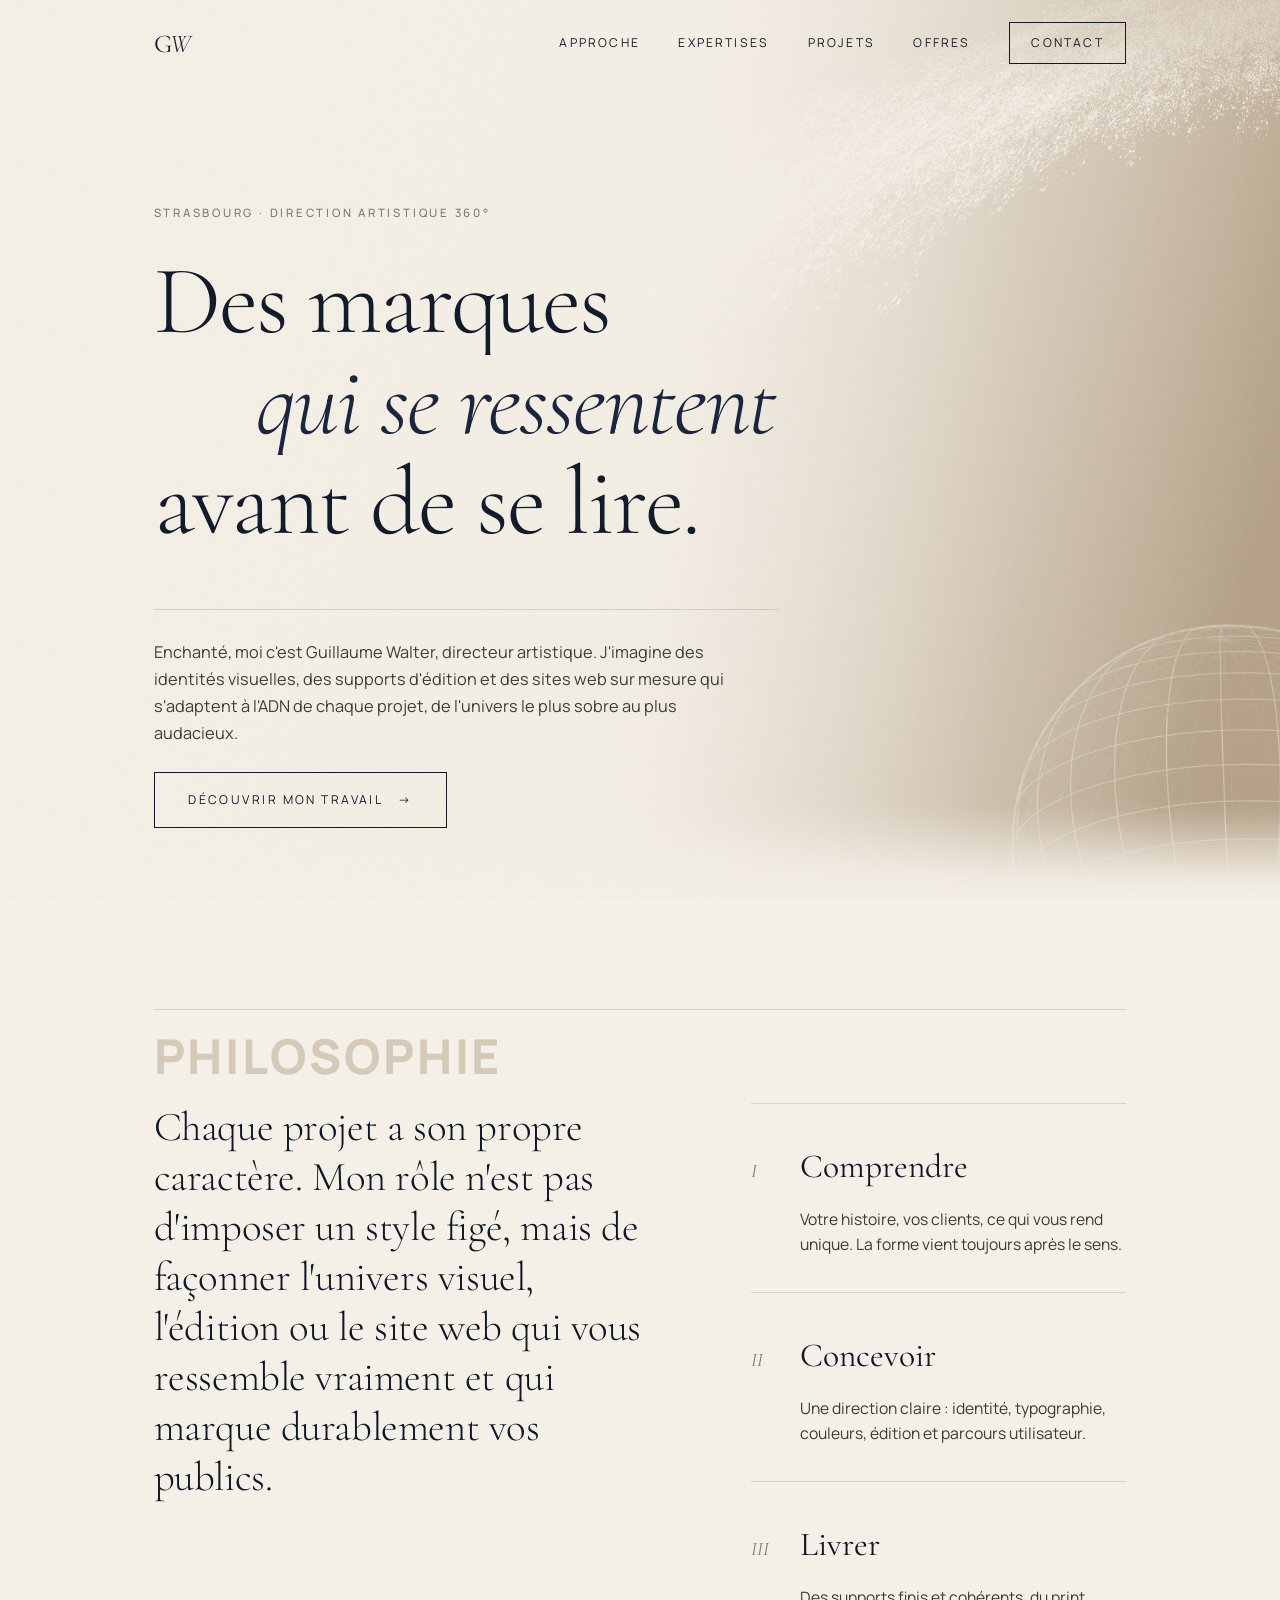
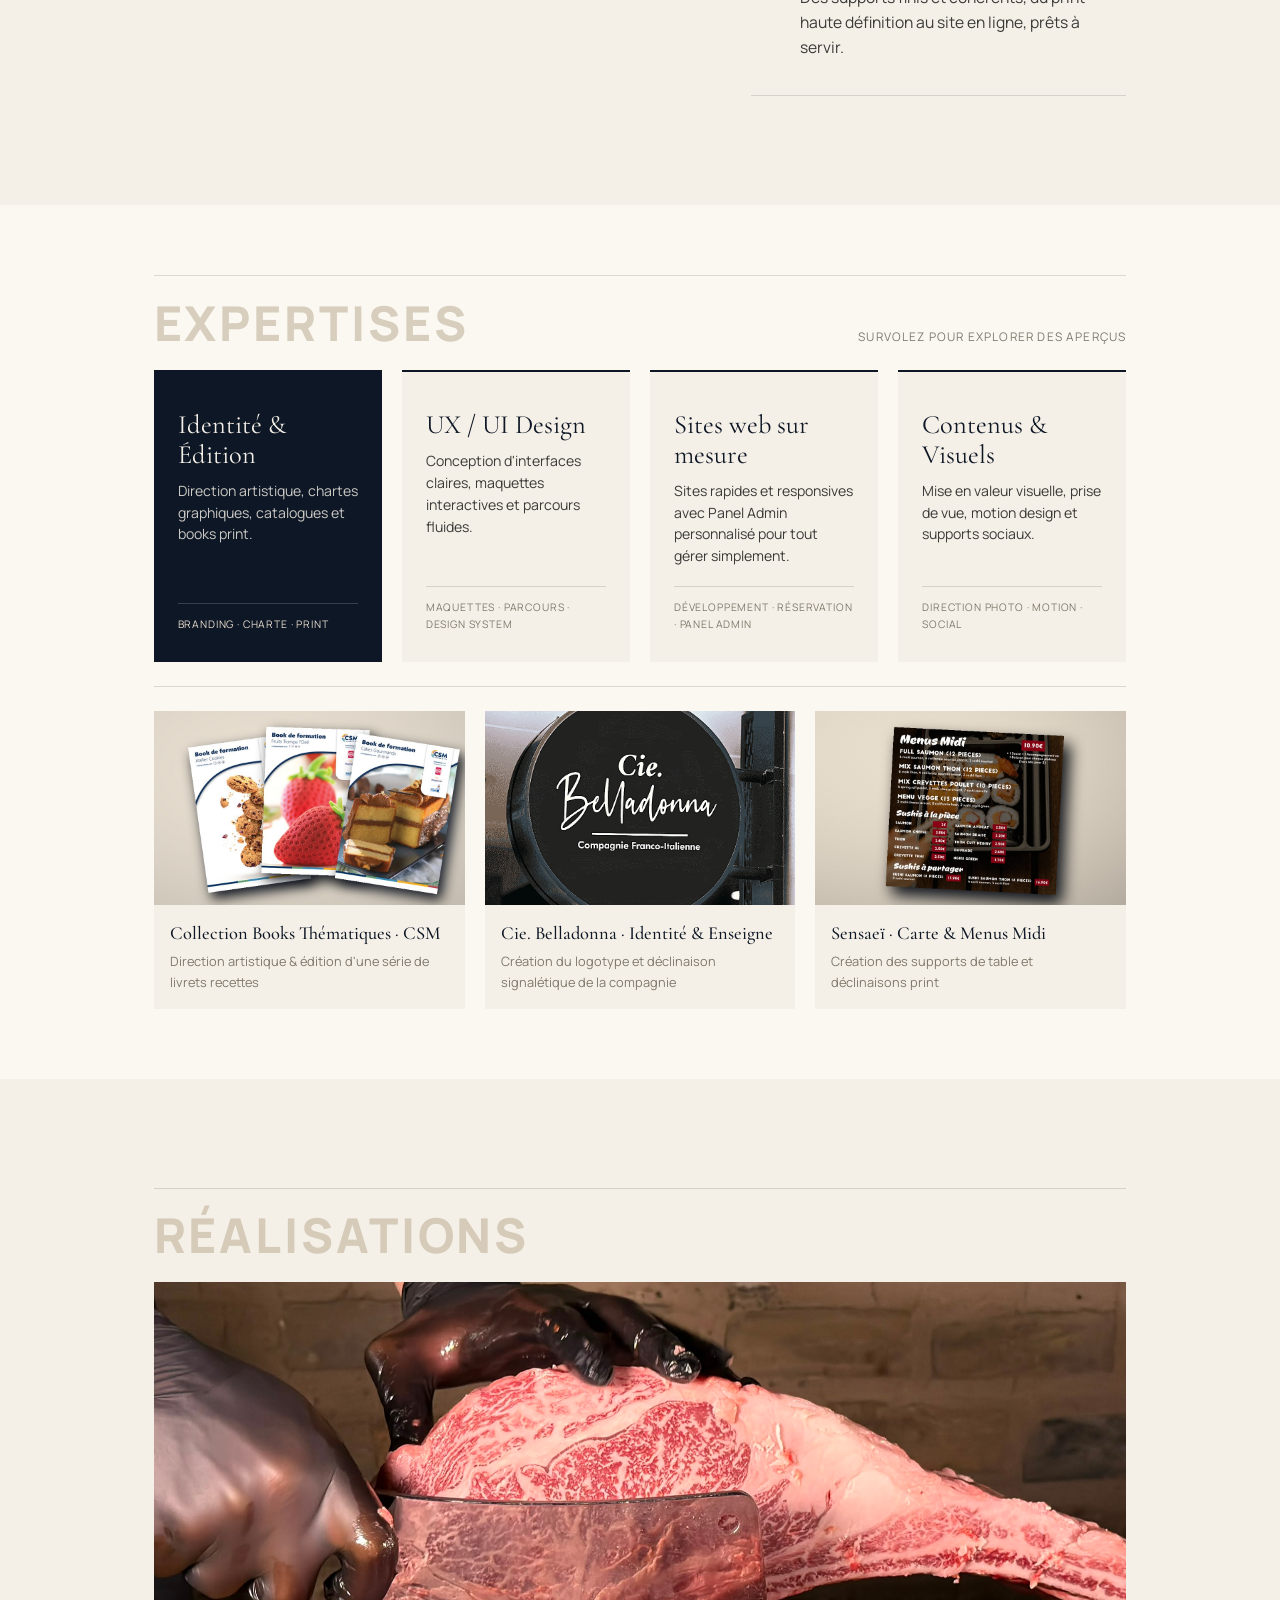
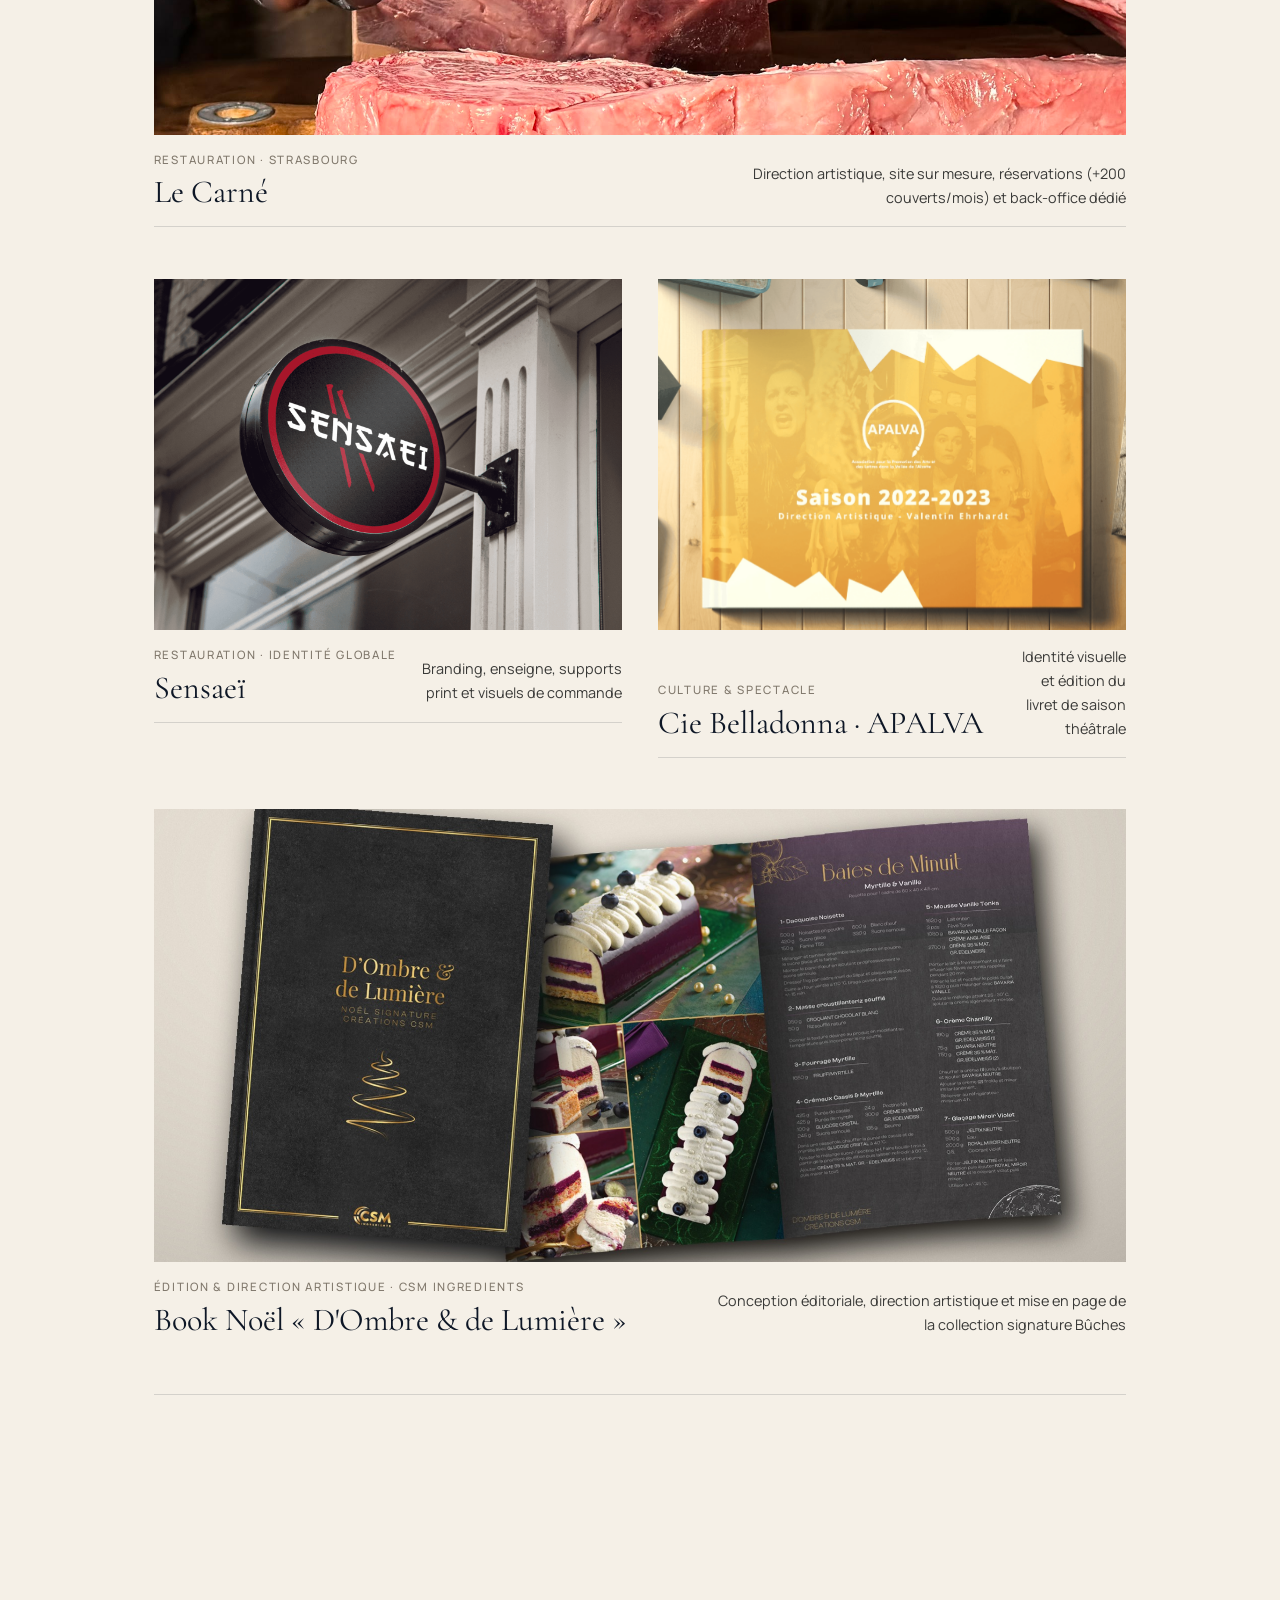
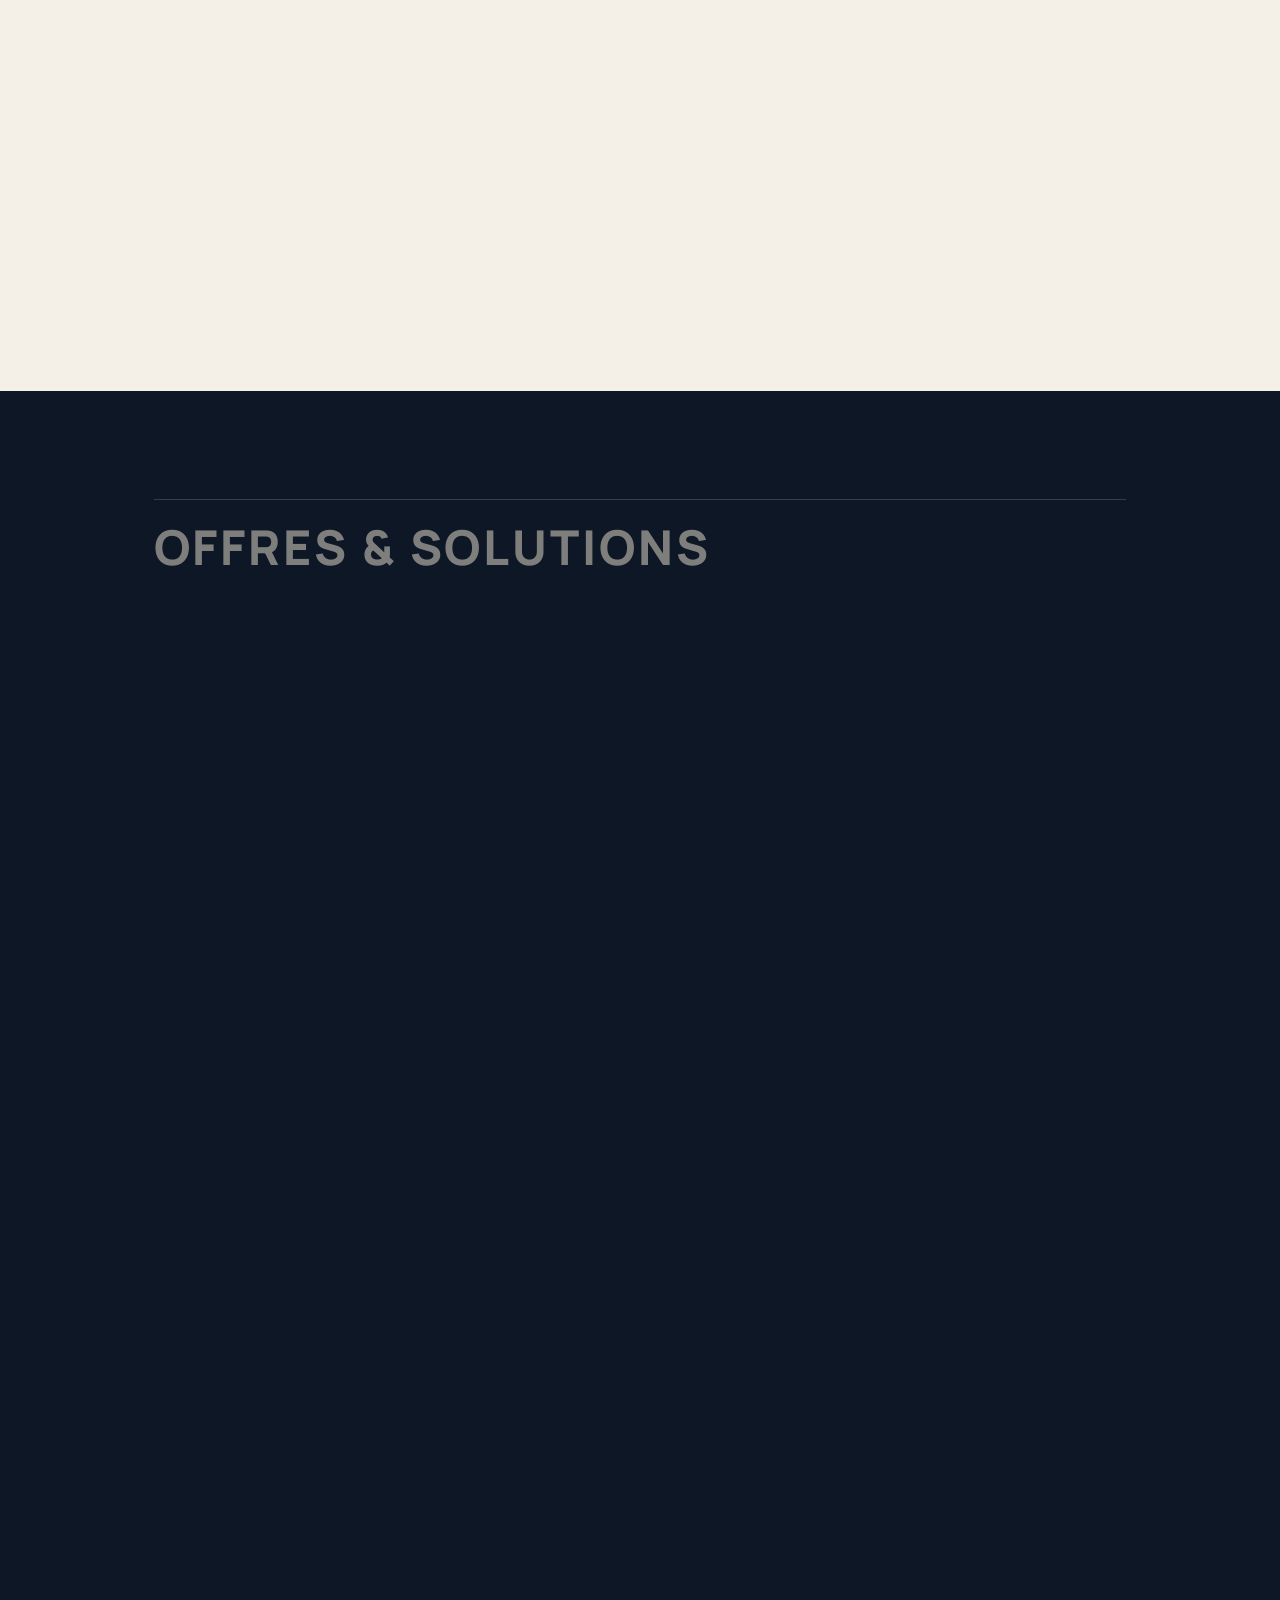
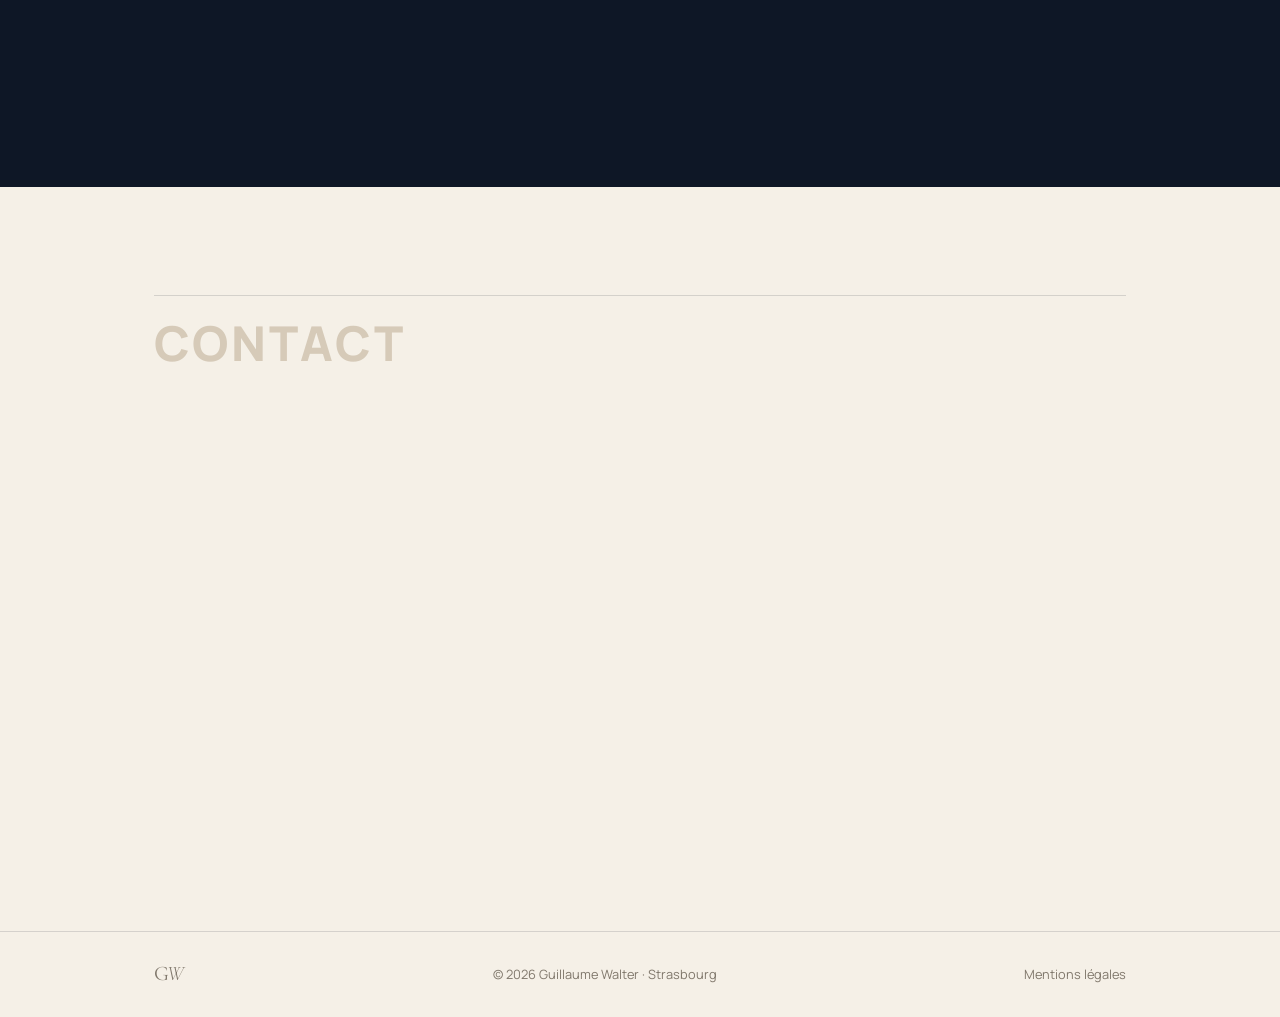
==== commit 84f58ae9: "style: ajustement surtitres (typo plus grasse, taille reduite, opacite ajustee) [index.html]" ====
--- a/index.html
+++ b/index.html
@@ -15,8 +15,8 @@
 
   <link rel="preconnect" href="https://fonts.googleapis.com" />
   <link rel="preconnect" href="https://fonts.gstatic.com" crossorigin />
-  <link href="https://fonts.googleapis.com/css2?family=Cormorant+Garamond:ital,wght@0,300;0,400;0,500;1,300;1,400&family=Manrope:wght@300;400;500;600;700;800&display=swap" rel="stylesheet" />
-  <link rel="stylesheet" href="styles.css?v=32" />
+  <link href="https://fonts.googleapis.com/css2?family=Cormorant+Garamond:ital,wght@0,300;0,400;0,500;1,300;1,400&family=Manrope:wght@300;400;500;600;700;800&family=Plus+Jakarta+Sans:wght@800&display=swap" rel="stylesheet" />
+  <link rel="stylesheet" href="styles.css?v=33" />
 </head>
 <body>
   <div class="grain" aria-hidden="true"></div>
